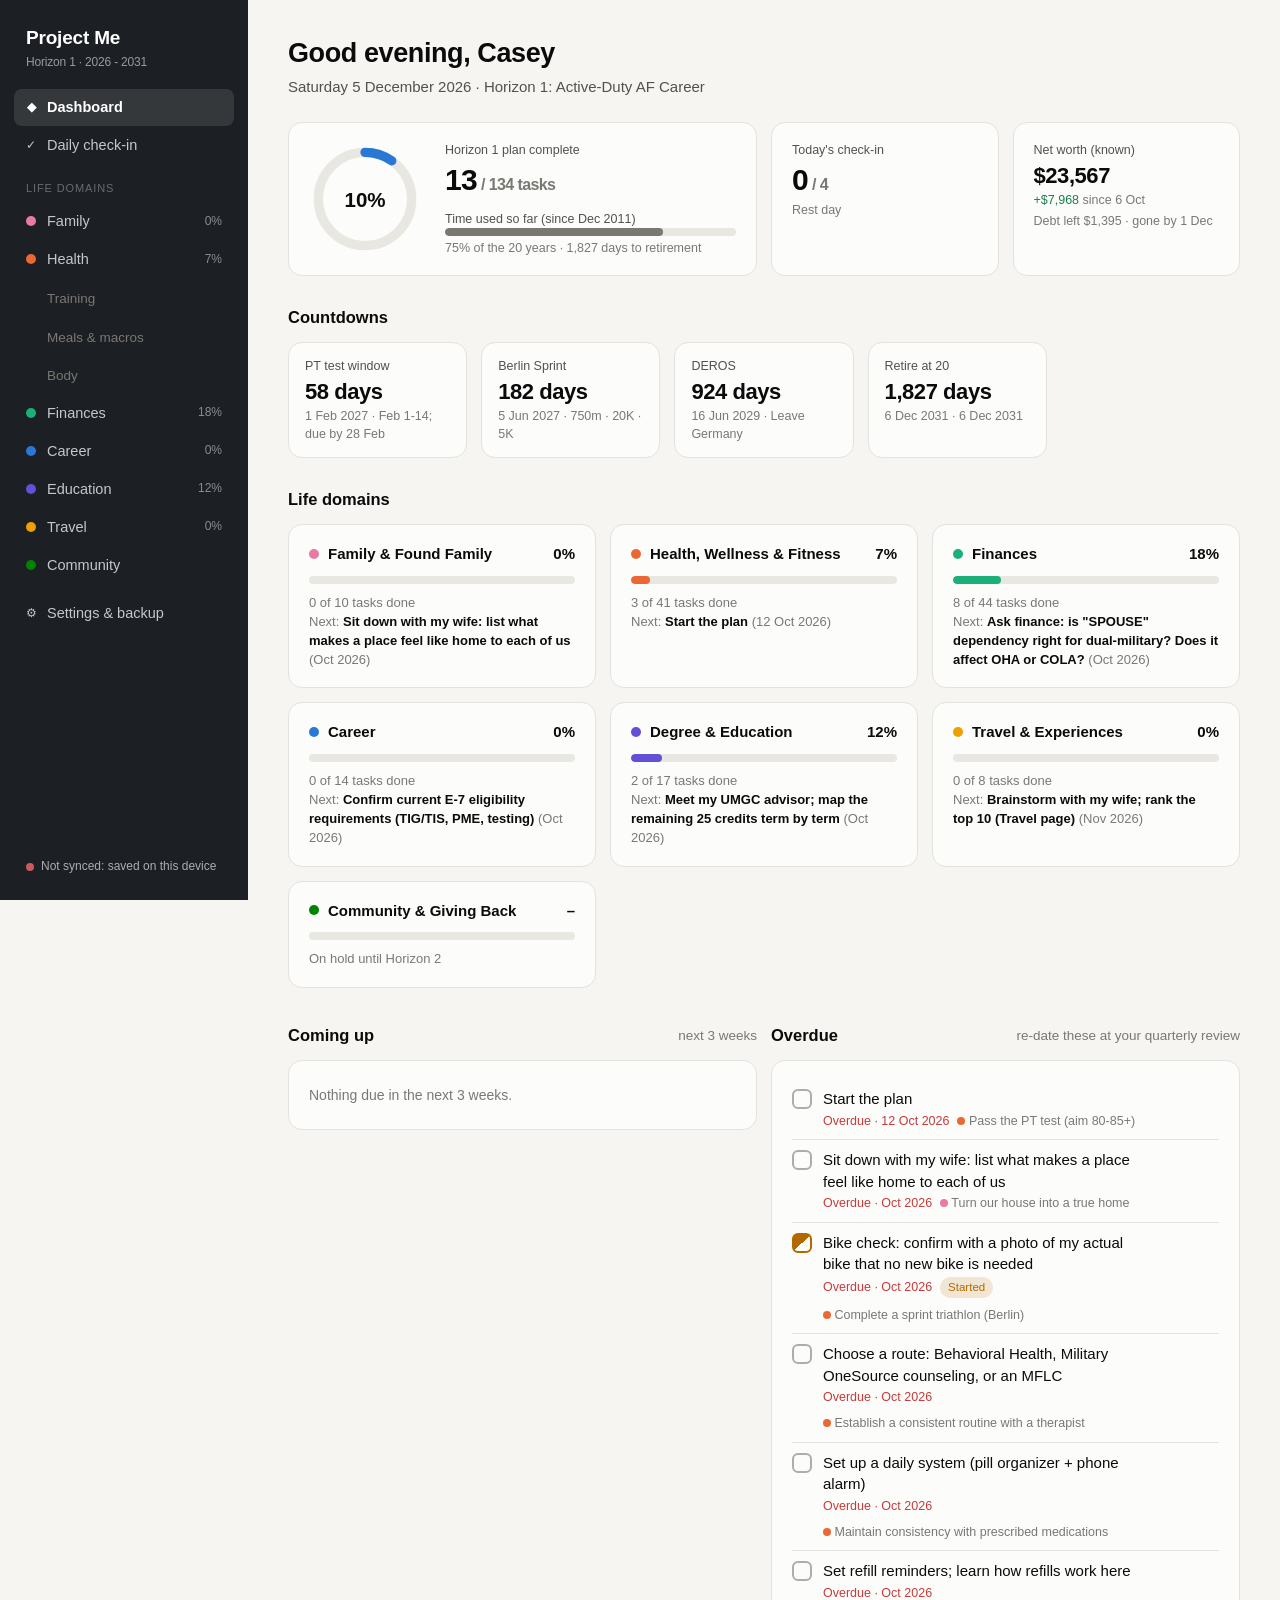
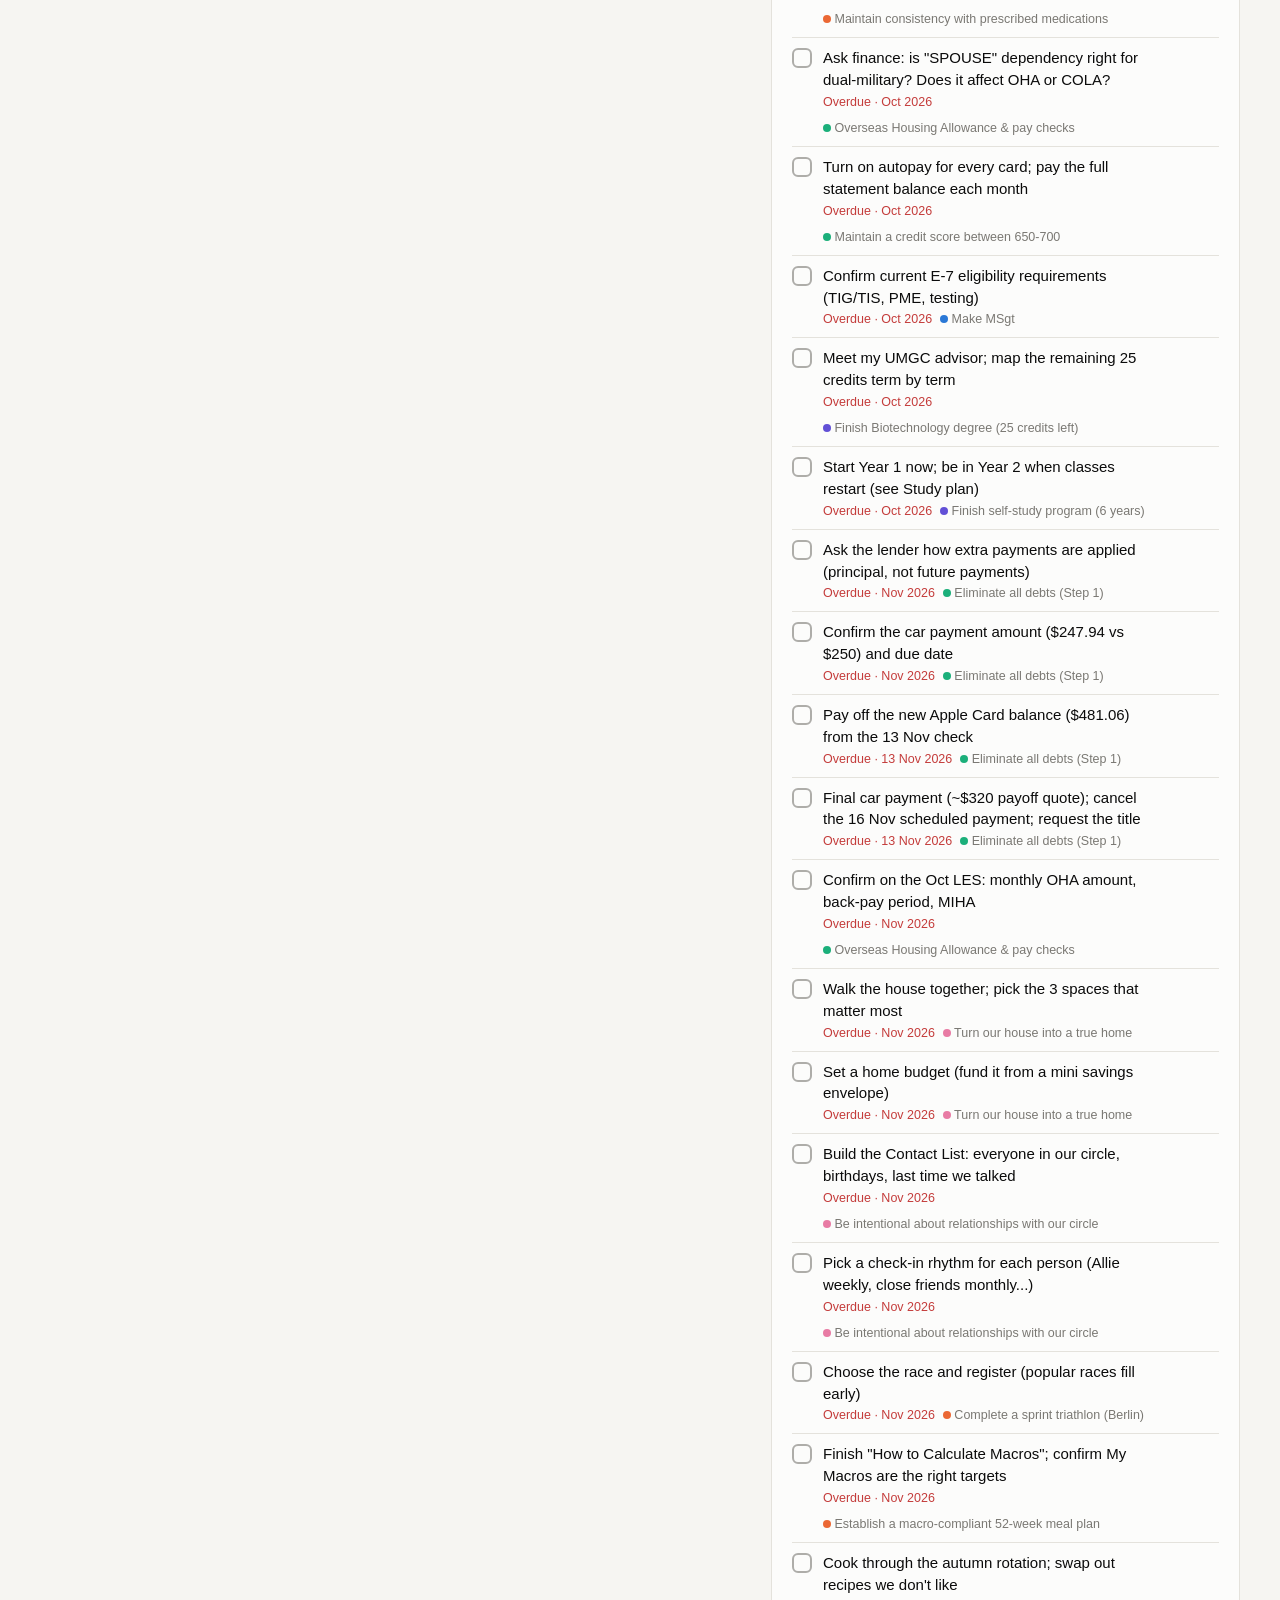
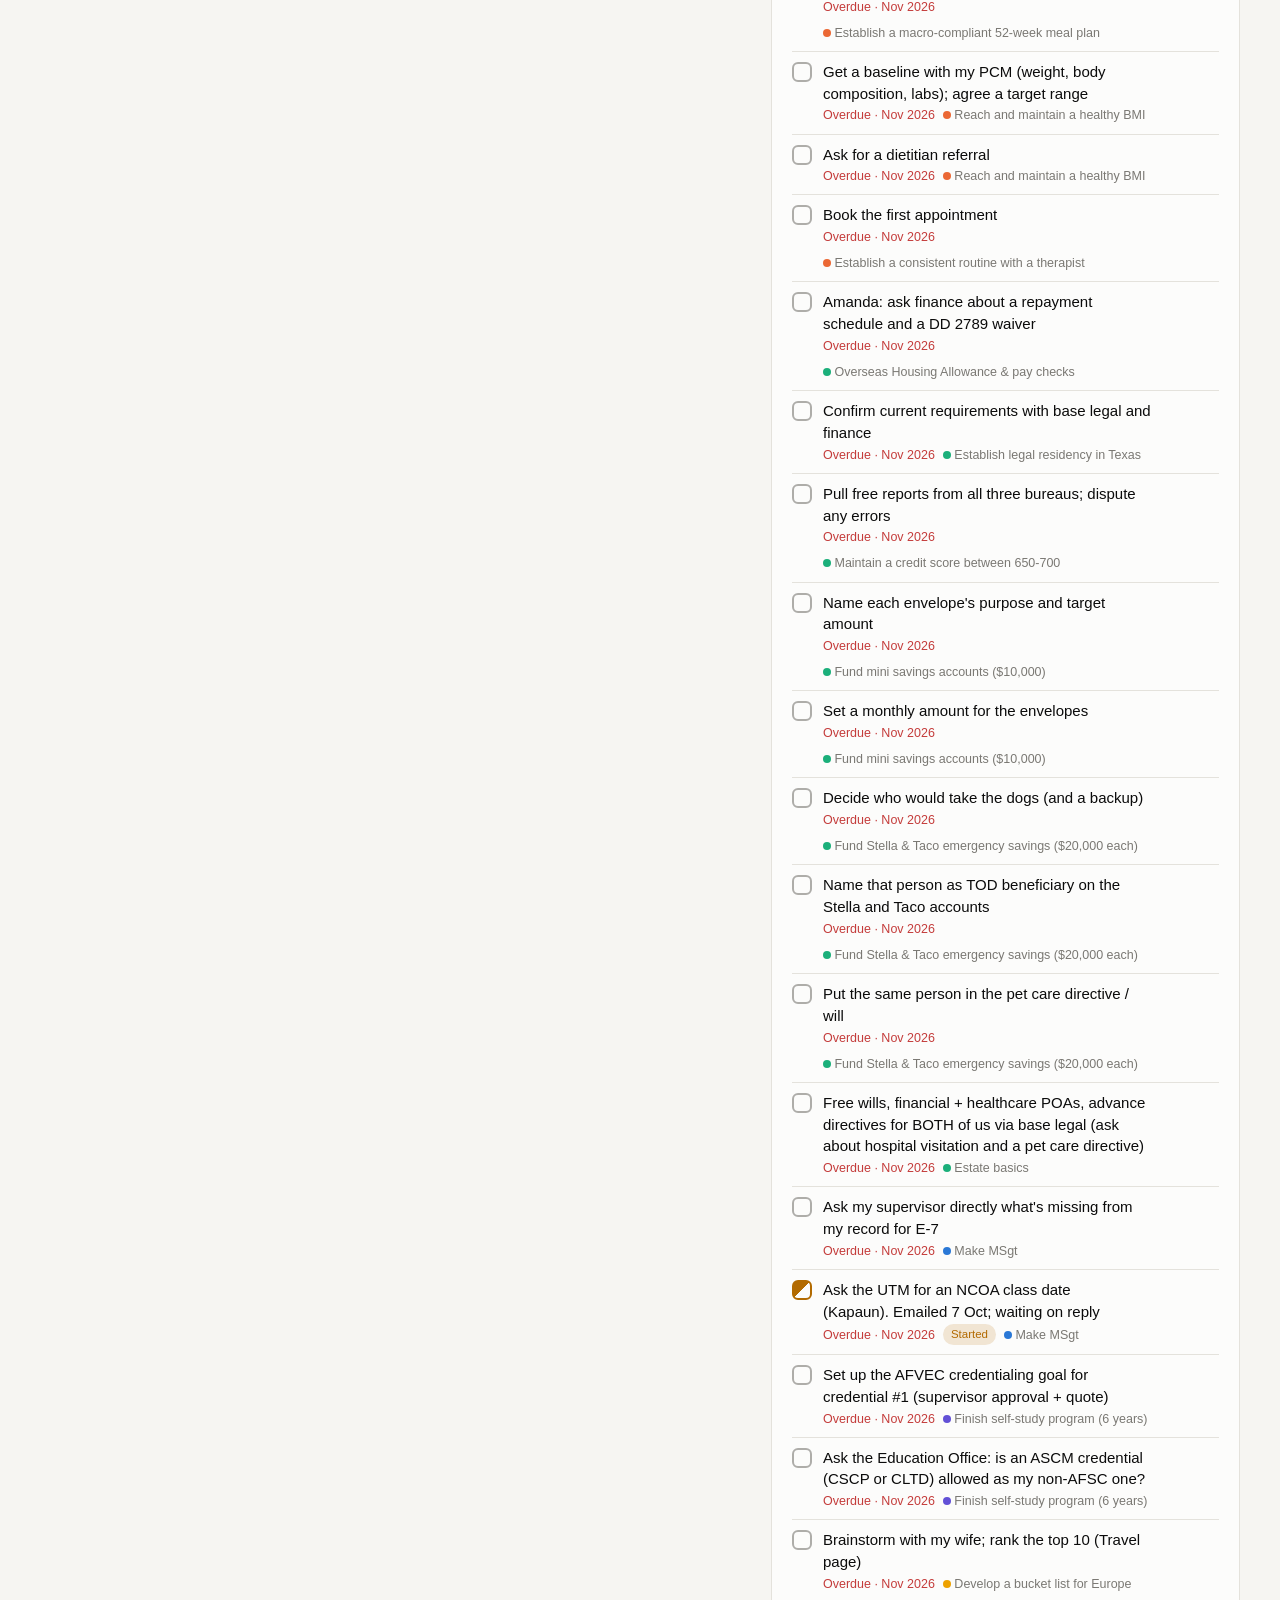
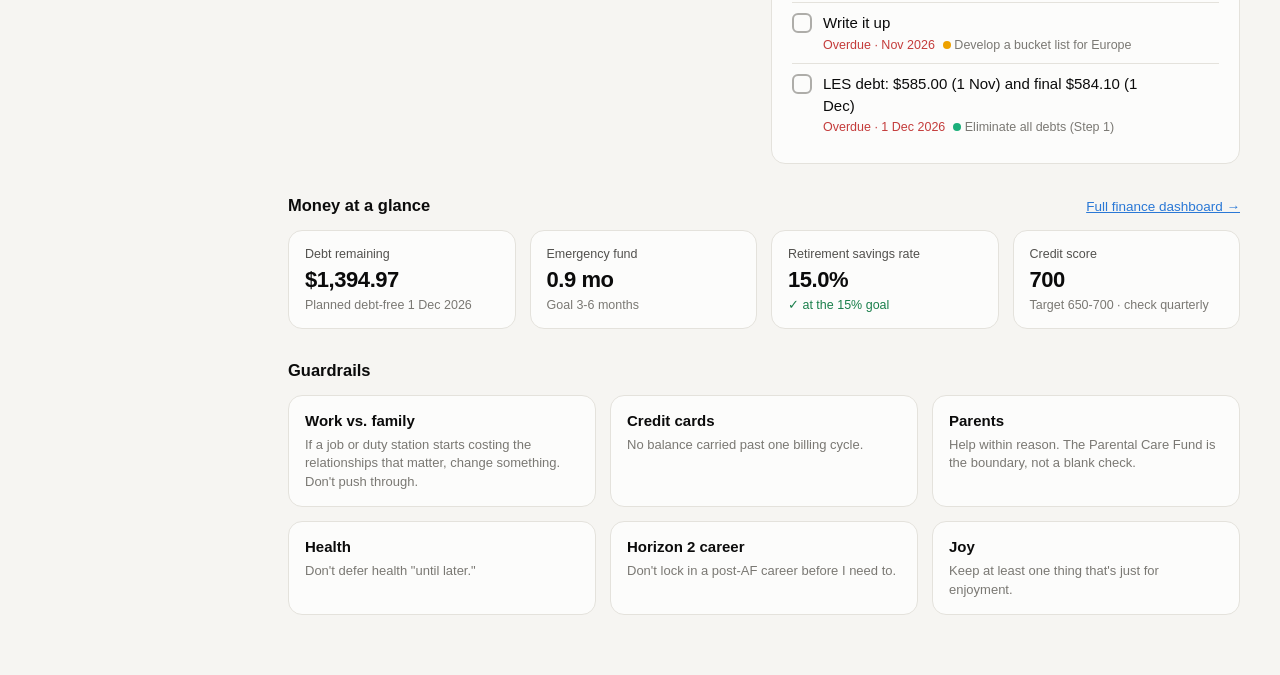
==== public/index.html @ 875c01c8 "Add Project Me site" ====
<!DOCTYPE html>
<html lang="en">
<head>
<meta charset="UTF-8">
<meta name="viewport" content="width=device-width, initial-scale=1.0">
<meta name="robots" content="noindex, nofollow">
<title>Project Me</title>
<link rel="icon" href="data:image/svg+xml,<svg xmlns='http://www.w3.org/2000/svg' viewBox='0 0 100 100'><circle cx='50' cy='50' r='42' fill='none' stroke='%232a78d6' stroke-width='14'/><circle cx='50' cy='50' r='12' fill='%231baf7a'/></svg>">
<link rel="stylesheet" href="styles.css">
</head>
<body>
<aside>
  <div class="brand">Project Me<small>Horizon 1 · 2026 - 2031</small></div>
  <nav id="nav"></nav>
  <div class="side-foot"><span id="sync" class="sync"></span></div>
</aside>
<main id="main"></main>
<div id="tip"></div>
<script src="data.js"></script>
<script src="app.js"></script>
</body>
</html>
---- public/styles.css ----
:root {
  color-scheme: light;
  --bg: #f6f5f2;
  --panel: #fcfcfb;
  --panel-2: #f1efea;
  --sidebar: #1c1f23;
  --sidebar-text: #c3c8cf;
  --text: #0b0b0b;
  --text-2: #52514e;
  --muted: #7a7873;
  --border: #e4e2dc;
  --track: #e9e7e1;
  --accent: #2a78d6;
  --good: #1a7f4b;
  --warn: #b26a00;
  --bad: #c43c3b;
  --radius: 14px;
  --shadow: 0 6px 22px rgba(0,0,0,.07);
}
@media (prefers-color-scheme: dark) {
  :root {
    color-scheme: dark;
    --bg: #131416;
    --panel: #1a1a19;
    --panel-2: #222321;
    --sidebar: #0d0e10;
    --text: #f0efec;
    --text-2: #c3c2b7;
    --muted: #94938b;
    --border: #2d2e2b;
    --track: #2d2e2b;
    --accent: #3987e5;
    --good: #3fbf7f;
    --warn: #e0a030;
    --bad: #e66767;
    --shadow: 0 6px 22px rgba(0,0,0,.35);
  }
}
* { box-sizing: border-box; margin: 0; padding: 0; }
html { -webkit-text-size-adjust: 100%; }
body {
  font-family: -apple-system, BlinkMacSystemFont, "Segoe UI", Inter, Roboto, sans-serif;
  background: var(--bg); color: var(--text);
  display: flex; min-height: 100vh; font-size: 15px; line-height: 1.45;
}
button, input, select, textarea { font: inherit; color: inherit; }
a { color: var(--accent); }

/* ---------- Sidebar ---------- */
aside {
  width: 248px; flex-shrink: 0; background: var(--sidebar); color: var(--sidebar-text);
  padding: 24px 14px; position: sticky; top: 0; height: 100vh; overflow-y: auto;
  display: flex; flex-direction: column;
}
.brand { font-size: 19px; font-weight: 750; color: #fff; padding: 0 12px 18px; letter-spacing: -.01em; }
.brand small { display: block; font-size: 12px; font-weight: 500; opacity: .55; margin-top: 2px; }
nav a {
  display: flex; align-items: center; gap: 11px; padding: 8px 12px; margin-bottom: 1px;
  border-radius: 8px; color: inherit; text-decoration: none; font-size: 14.5px;
}
nav a:hover { background: rgba(255,255,255,.06); }
nav a.active { background: rgba(255,255,255,.11); color: #fff; font-weight: 600; }
nav a.sub { padding-left: 33px; font-size: 13.5px; }
nav .pct { margin-left: auto; font-size: 12px; opacity: .65; font-variant-numeric: tabular-nums; }
.nav-label { font-size: 11px; text-transform: uppercase; letter-spacing: .08em; opacity: .45; padding: 16px 12px 6px; }
.dot { width: 10px; height: 10px; border-radius: 50%; flex-shrink: 0; display: inline-block; }
.icon { width: 10px; text-align: center; font-size: 12px; flex-shrink: 0; }
.side-foot { margin-top: auto; padding: 14px 12px 0; font-size: 12px; }
.sync { display: inline-flex; align-items: center; gap: 7px; opacity: .85; }
.sync .s-dot { width: 8px; height: 8px; border-radius: 50%; background: #888; }
.sync.synced .s-dot { background: #3fbf7f; }
.sync.saving .s-dot { background: #e0a030; }
.sync.offline .s-dot { background: #e66767; }

/* ---------- Main ---------- */
main { flex: 1; min-width: 0; padding: 34px 40px 60px; max-width: 1240px; }
h1 { font-size: 27px; letter-spacing: -.015em; margin-bottom: 3px; }
.subtitle { color: var(--text-2); margin-bottom: 24px; }
h2 { font-size: 16.5px; margin: 30px 0 12px; display: flex; align-items: center; gap: 10px; }
h2 .h-note { font-weight: 400; color: var(--muted); font-size: 13.5px; margin-left: auto; }
h3 { font-size: 15px; }

.grid { display: grid; gap: 14px; }
.g2 { grid-template-columns: repeat(2, minmax(0, 1fr)); }
.g3 { grid-template-columns: repeat(3, minmax(0, 1fr)); }
.g4 { grid-template-columns: repeat(4, minmax(0, 1fr)); }
.cards { grid-template-columns: repeat(auto-fill, minmax(270px, 1fr)); }
.span2 { grid-column: span 2; }

.box { background: var(--panel); border: 1px solid var(--border); border-radius: var(--radius); padding: 18px 20px; min-width: 0; }
.box.tight { padding: 14px 16px; }
a.box { color: inherit; text-decoration: none; transition: transform .15s, box-shadow .15s; display: block; }
a.box:hover { transform: translateY(-2px); box-shadow: var(--shadow); }
.box h3 { margin-bottom: 10px; }

.label { font-size: 12.5px; color: var(--text-2); }
.big { font-size: 30px; font-weight: 750; letter-spacing: -.02em; font-variant-numeric: tabular-nums; line-height: 1.15; margin-top: 4px; }
.big.md { font-size: 22px; }
.big .of { font-size: 16px; color: var(--muted); font-weight: 600; }
.sub { font-size: 12.5px; color: var(--muted); margin-top: 3px; }
.muted { color: var(--muted); }
.good { color: var(--good); } .warn { color: var(--warn); } .bad { color: var(--bad); }

.hero { display: flex; align-items: center; gap: 24px; }
.ring { flex-shrink: 0; }
.ring circle { fill: none; stroke-width: 10; }
.ring .bg { stroke: var(--track); }
.ring .fg { stroke-linecap: round; transform: rotate(-90deg); transform-origin: 50% 50%; }
.ring text { font-size: 22px; font-weight: 750; fill: var(--text); text-anchor: middle; dominant-baseline: central; }

.bar { height: 8px; background: var(--track); border-radius: 99px; overflow: hidden; position: relative; }
.bar > div { height: 100%; border-radius: 99px; }
.bar.thick { height: 12px; }
.bar .marker { position: absolute; top: -3px; bottom: -3px; width: 2px; background: var(--text); border-radius: 2px; }

.card-head { display: flex; align-items: center; gap: 9px; margin-bottom: 11px; }
.card-head h3 { margin: 0; }
.card-head .pct { margin-left: auto; font-weight: 700; font-variant-numeric: tabular-nums; }
.card-meta { margin-top: 10px; font-size: 13px; color: var(--muted); }
.card-meta b { color: var(--text); font-weight: 600; }

/* chips */
.chip { display: inline-flex; align-items: center; gap: 5px; font-size: 11.5px; padding: 2px 8px; border-radius: 99px; background: var(--panel-2); color: var(--text-2); white-space: nowrap; font-weight: 500; }
.chip.good { background: color-mix(in srgb, var(--good) 14%, transparent); color: var(--good); }
.chip.warn { background: color-mix(in srgb, var(--warn) 16%, transparent); color: var(--warn); }
.chip.bad { background: color-mix(in srgb, var(--bad) 14%, transparent); color: var(--bad); }

/* ---------- Tasks ---------- */
ul.tasks { list-style: none; }
ul.tasks li { display: flex; align-items: flex-start; gap: 11px; padding: 9px 0; border-top: 1px solid var(--border); }
ul.tasks li:first-child { border-top: 0; }
.chk {
  width: 20px; height: 20px; border-radius: 6px; border: 2px solid color-mix(in srgb, var(--muted) 60%, transparent);
  background: transparent; flex-shrink: 0; cursor: pointer; display: grid; place-items: center;
  font-size: 12px; color: #fff; margin-top: 1px; padding: 0;
}
.chk:hover { border-color: var(--accent); }
.chk.on { background: var(--good); border-color: var(--good); }
.chk.half { border-color: var(--warn); background: linear-gradient(135deg, var(--warn) 50%, transparent 50%); }
.chk.big-chk { width: 26px; height: 26px; border-radius: 8px; font-size: 15px; }
.tt { flex: 1; min-width: 0; }
.tt .meta { font-size: 12.5px; color: var(--muted); margin-top: 2px; display: flex; gap: 8px; flex-wrap: wrap; align-items: center; }
li.done .tt > .t-text { color: var(--muted); text-decoration: line-through; }
.mini {
  font-size: 12px; border: 1px solid var(--border); background: transparent; border-radius: 7px;
  padding: 2px 8px; cursor: pointer; color: var(--text-2); white-space: nowrap; opacity: 0; transition: opacity .15s;
}
li:hover .mini, .mini:focus, .mini.show { opacity: 1; }
.mini:hover { border-color: var(--accent); color: var(--accent); }
.ongoing-dot { width: 20px; height: 20px; display: grid; place-items: center; color: var(--muted); flex-shrink: 0; font-size: 14px; }

details.proj { border-top: 1px solid var(--border); }
details.proj:first-child { border-top: 0; }
details.proj > summary { list-style: none; cursor: pointer; padding: 13px 0; display: flex; align-items: center; gap: 12px; }
details.proj > summary::-webkit-details-marker { display: none; }
details.proj > summary .caret { transition: transform .15s; color: var(--muted); width: 12px; }
details.proj[open] > summary .caret { transform: rotate(90deg); }
details.proj > summary .ptitle { flex: 1; font-weight: 600; min-width: 0; }
details.proj > summary .pmeta { font-size: 12.5px; color: var(--muted); font-weight: 400; }
details.proj > summary .pbar { width: 110px; }
details.proj > summary .ppct { width: 42px; text-align: right; font-variant-numeric: tabular-nums; font-weight: 650; font-size: 13.5px; }
details.proj .proj-body { padding: 0 0 12px 24px; }

/* ---------- Check-in ---------- */
.checkin-row { display: flex; align-items: center; gap: 14px; padding: 13px 0; border-top: 1px solid var(--border); }
.checkin-row:first-child { border-top: 0; }
.checkin-row .ci-text { flex: 1; min-width: 0; }
.checkin-row .ci-text b { font-weight: 600; }
.checkin-row .streak { font-size: 12.5px; color: var(--muted); white-space: nowrap; }
.days14 { display: flex; gap: 3px; }
.days14 span { width: 11px; height: 11px; border-radius: 3px; background: var(--track); }
.days14 span.on { background: var(--good); }
.daynav { display: flex; align-items: center; gap: 8px; margin-bottom: 18px; flex-wrap: wrap; }
.btn {
  border: 1px solid var(--border); background: var(--panel); border-radius: 9px; padding: 7px 13px;
  cursor: pointer; font-size: 14px; color: var(--text);
}
.btn:hover { border-color: var(--accent); }
.btn.primary { background: var(--accent); border-color: var(--accent); color: #fff; }
.btn.danger { color: var(--bad); }
.btn.sm { padding: 4px 10px; font-size: 13px; }
textarea, input[type=text], input[type=number], input[type=date], input[type=month], select {
  border: 1px solid var(--border); background: var(--panel); border-radius: 8px; padding: 7px 10px; width: 100%;
}
textarea { min-height: 70px; resize: vertical; }
input:focus, textarea:focus, select:focus { outline: 2px solid color-mix(in srgb, var(--accent) 45%, transparent); outline-offset: 0; }
.form-grid { display: grid; grid-template-columns: repeat(auto-fill, minmax(150px, 1fr)); gap: 10px 14px; }
.form-grid label { font-size: 12.5px; color: var(--text-2); display: flex; flex-direction: column; gap: 4px; }
.row { display: flex; gap: 10px; align-items: center; flex-wrap: wrap; }

/* ---------- Programs ---------- */
.modules { display: flex; gap: 2px; margin: 12px 0 6px; }
.modules > div { height: 30px; border-radius: 6px; background: var(--track); position: relative; overflow: hidden; display: flex; align-items: center; padding: 0 8px; font-size: 11.5px; color: var(--text-2); white-space: nowrap; min-width: 0; }
.modules > div .fill { position: absolute; inset: 0 auto 0 0; background: color-mix(in srgb, var(--mc) 35%, transparent); }
.modules > div span { position: relative; overflow: hidden; text-overflow: ellipsis; }
.modules > div.now { outline: 2px solid var(--mc); }
details.week { border-top: 1px solid var(--border); }
details.week > summary { list-style: none; cursor: pointer; padding: 10px 0; display: flex; gap: 12px; align-items: center; }
details.week > summary::-webkit-details-marker { display: none; }
details.week > summary .wk { font-weight: 650; width: 54px; }
details.week > summary .wdates { color: var(--muted); font-size: 13px; width: 130px; }
details.week > summary .wmod { color: var(--text-2); font-size: 13px; flex: 1; }
.wdots { display: flex; gap: 4px; }
.wdots span { width: 10px; height: 10px; border-radius: 50%; background: var(--track); }
.wdots span.on { background: var(--good); }
.wdots span.today { outline: 2px solid var(--accent); outline-offset: 1px; }
.sessions { padding: 0 0 10px 0; }
.session { display: flex; gap: 11px; align-items: flex-start; padding: 6px 0; }
.session .sday { width: 84px; font-size: 13px; color: var(--muted); flex-shrink: 0; padding-top: 1px; }
.session.is-today .sday { color: var(--accent); font-weight: 650; }

/* ---------- Meals ---------- */
.weeks-grid { display: grid; grid-template-columns: repeat(auto-fill, minmax(118px, 1fr)); gap: 8px; }
.wcell { border: 1px solid var(--border); border-radius: 10px; padding: 8px 10px; background: var(--panel); display: flex; flex-direction: column; gap: 3px; position: relative; }
.wcell .wtop { display: flex; align-items: center; justify-content: space-between; }
.wcell .wnum { font-weight: 650; font-size: 13px; }
.wcell .wmenu { font-size: 12px; color: var(--text-2); }
.wcell .wdate { font-size: 11.5px; color: var(--muted); }
.wcell.now { outline: 2px solid var(--accent); }
.wcell.future { opacity: .65; }
.wcell .chk { width: 18px; height: 18px; }
.season { width: 8px; height: 8px; border-radius: 2px; display: inline-block; margin-right: 4px; }
table.t { width: 100%; border-collapse: collapse; font-size: 13.5px; }
table.t th { text-align: left; font-weight: 600; color: var(--text-2); font-size: 12.5px; padding: 6px 8px; border-bottom: 1px solid var(--border); }
table.t td { padding: 7px 8px; border-bottom: 1px solid var(--border); font-variant-numeric: tabular-nums; }
table.t td.num, table.t th.num { text-align: right; }
.scroll-x { overflow-x: auto; }

/* ---------- Finance ---------- */
.steps { list-style: none; counter-reset: s; }
.steps li { display: flex; gap: 12px; padding: 9px 0; border-top: 1px solid var(--border); align-items: flex-start; }
.steps li:first-child { border-top: 0; }
.steps .num { width: 26px; height: 26px; border-radius: 50%; display: grid; place-items: center; font-weight: 700; font-size: 13px; background: var(--track); color: var(--text-2); flex-shrink: 0; }
.steps li.done .num { background: var(--good); color: #fff; }
.steps li.now .num { background: var(--accent); color: #fff; }
.steps .st { flex: 1; }
.steps .st b { font-weight: 600; }
.legend { display: flex; flex-wrap: wrap; gap: 6px 16px; font-size: 12.5px; color: var(--text-2); margin-top: 10px; }
.legend span { display: inline-flex; align-items: center; gap: 6px; }
.stack { display: flex; height: 26px; border-radius: 6px; overflow: hidden; gap: 2px; background: var(--panel); }
.stack > div { height: 100%; min-width: 3px; }
.stack > div:first-child { border-radius: 4px 0 0 4px; }
.stack > div:last-child { border-radius: 0 4px 4px 0; }
.fund { padding: 10px 0; border-top: 1px solid var(--border); }
.fund:first-child { border-top: 0; }
.fund .frow { display: flex; justify-content: space-between; gap: 10px; font-size: 14px; margin-bottom: 6px; }
.fund .frow span:last-child { color: var(--muted); font-variant-numeric: tabular-nums; white-space: nowrap; font-size: 13px; }

svg.chart { width: 100%; height: auto; display: block; overflow: visible; }
svg.chart .grid-l { stroke: var(--border); stroke-width: 1; }
svg.chart .axis-t { fill: var(--muted); font-size: 11px; }
svg.chart .ln { fill: none; stroke-width: 2; stroke-linejoin: round; stroke-linecap: round; }
svg.chart .pt { stroke: var(--panel); stroke-width: 2; }
svg.chart .hit { fill: transparent; cursor: default; }
#tip {
  position: fixed; pointer-events: none; z-index: 50; background: var(--text); color: var(--panel);
  font-size: 12.5px; padding: 6px 9px; border-radius: 7px; max-width: 260px; display: none; box-shadow: var(--shadow);
  line-height: 1.35;
}

/* timeline */
.timeline { list-style: none; position: relative; }
.timeline li { display: flex; gap: 14px; padding: 10px 0; align-items: flex-start; }
.timeline .tl-dot { width: 14px; height: 14px; border-radius: 50%; border: 3px solid var(--mc, var(--accent)); background: var(--panel); margin-top: 3px; flex-shrink: 0; }
.timeline li.done .tl-dot { background: var(--mc, var(--good)); }
.timeline .tl-when { width: 108px; flex-shrink: 0; font-size: 13px; color: var(--text-2); font-variant-numeric: tabular-nums; }
.timeline .tl-body { flex: 1; min-width: 0; }

.empty { color: var(--muted); font-size: 14px; padding: 6px 0; }
.note { background: var(--panel-2); border-radius: 10px; padding: 10px 14px; font-size: 13.5px; color: var(--text-2); }
.list-edit li { display: flex; align-items: center; gap: 10px; padding: 7px 0; border-top: 1px solid var(--border); list-style: none; }
.list-edit li:first-child { border-top: 0; }
.list-edit li .grow { flex: 1; }
.x-btn { border: 0; background: transparent; color: var(--muted); cursor: pointer; font-size: 16px; padding: 0 4px; }
.x-btn:hover { color: var(--bad); }

@media (max-width: 1000px) {
  .g4 { grid-template-columns: repeat(2, minmax(0, 1fr)); }
  .g3 { grid-template-columns: repeat(2, minmax(0, 1fr)); }
}
@media (max-width: 760px) {
  body { flex-direction: column; }
  aside { width: 100%; height: auto; position: sticky; top: 0; z-index: 10; padding: 10px 10px 8px; }
  .brand { padding: 2px 6px 8px; font-size: 16px; }
  .brand small, .nav-label, nav .pct, .side-foot .sync-txt { display: none; }
  nav { display: flex; overflow-x: auto; gap: 2px; scrollbar-width: none; }
  nav a, nav a.sub { white-space: nowrap; padding: 7px 10px; font-size: 13.5px; }
  .side-foot { position: absolute; top: 12px; right: 14px; padding: 0; margin: 0; }
  main { padding: 20px 14px 50px; }
  .g2, .g3, .g4 { grid-template-columns: minmax(0, 1fr); }
  .span2 { grid-column: auto; }
  .hero { flex-direction: row; gap: 16px; }
  details.proj > summary .pbar { display: none; }
  .mini { opacity: 1; }
  .timeline .tl-when { width: 84px; }
  details.week > summary .wdates { display: none; }
}
@media print { aside { display: none; } main { padding: 0; } }
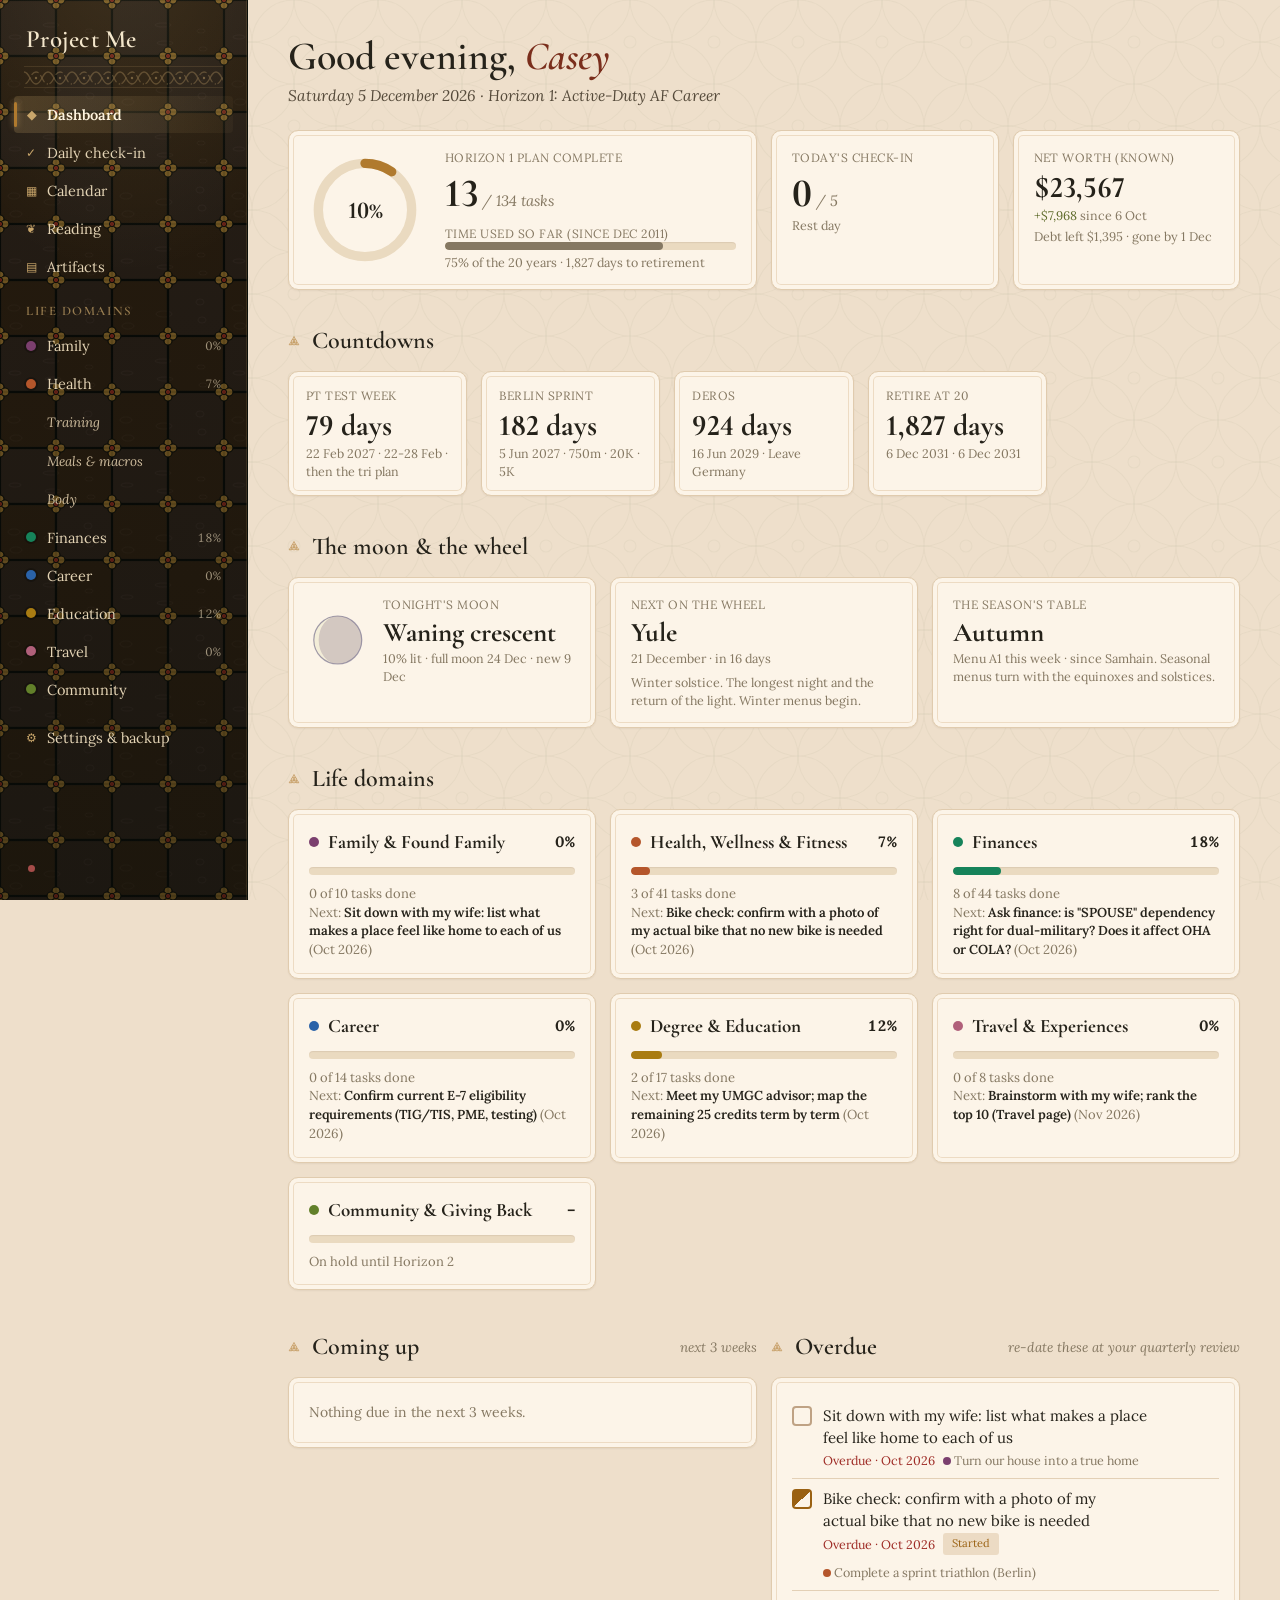
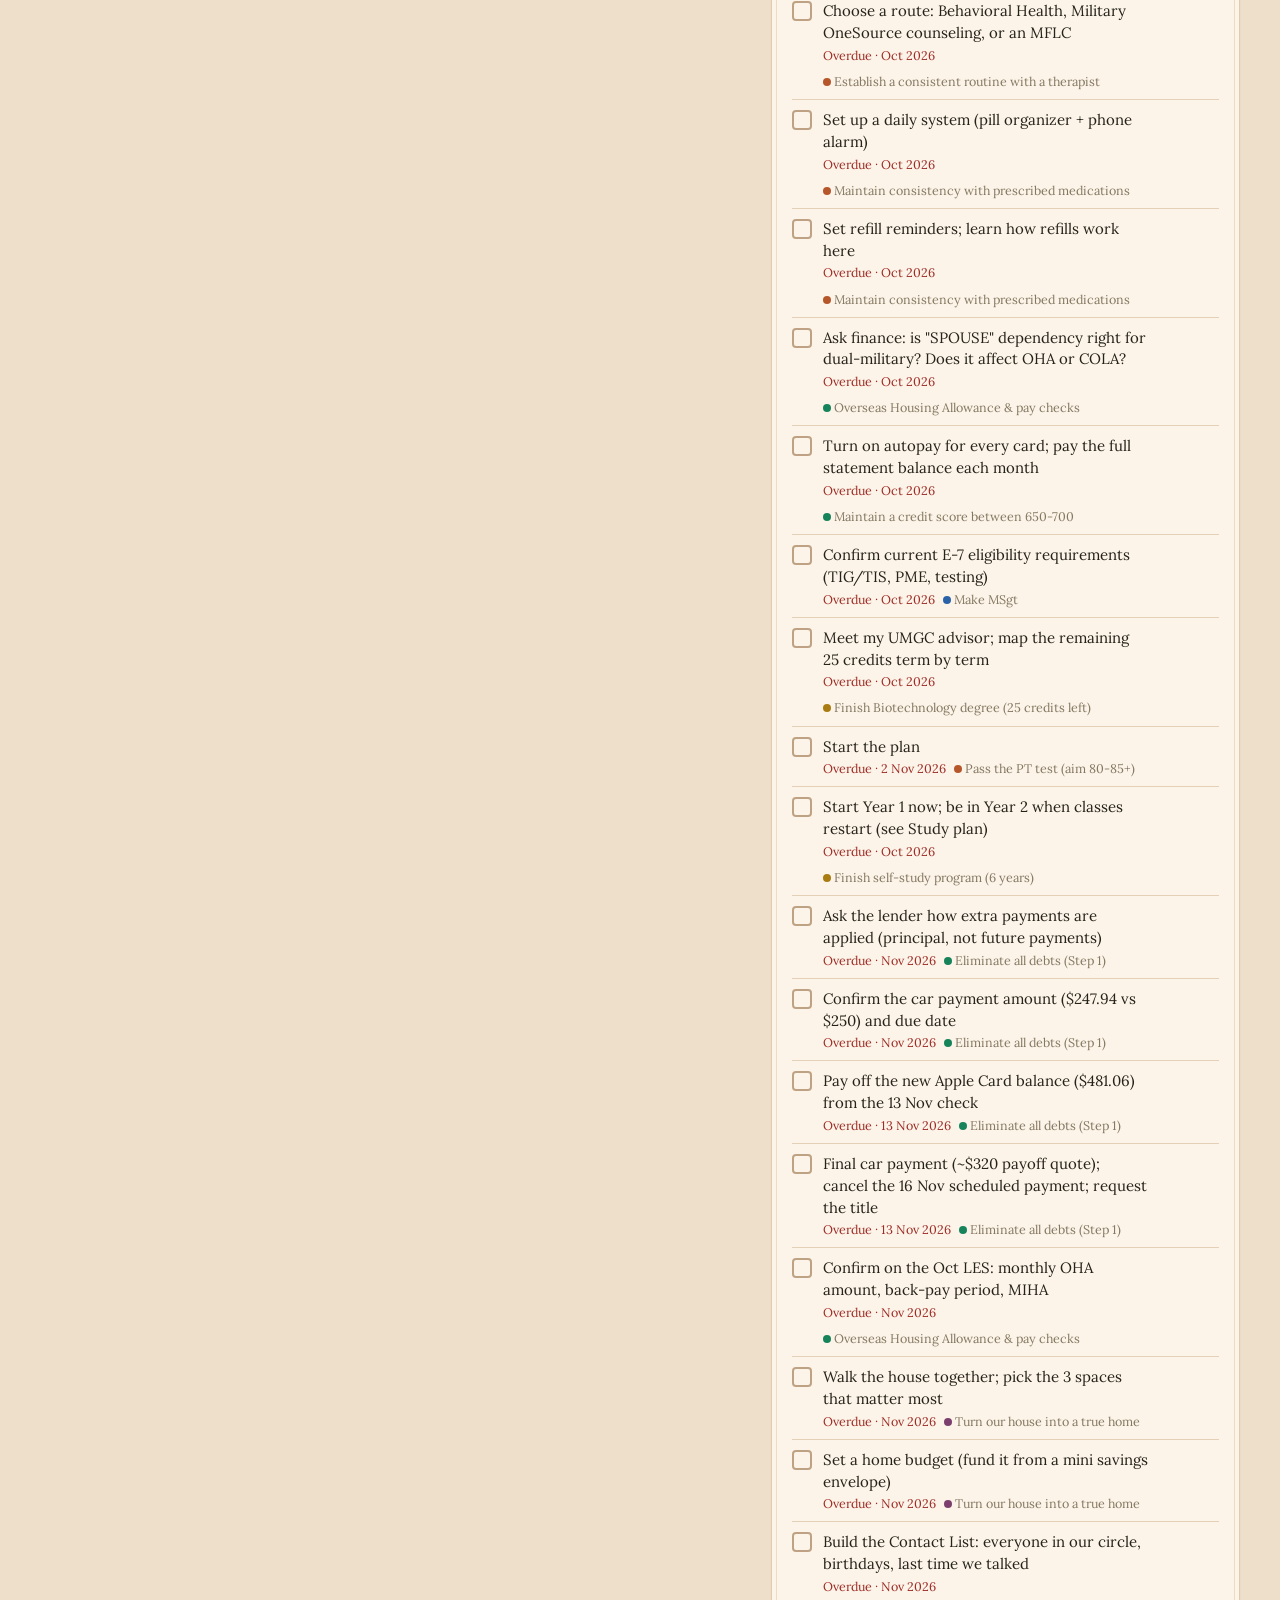
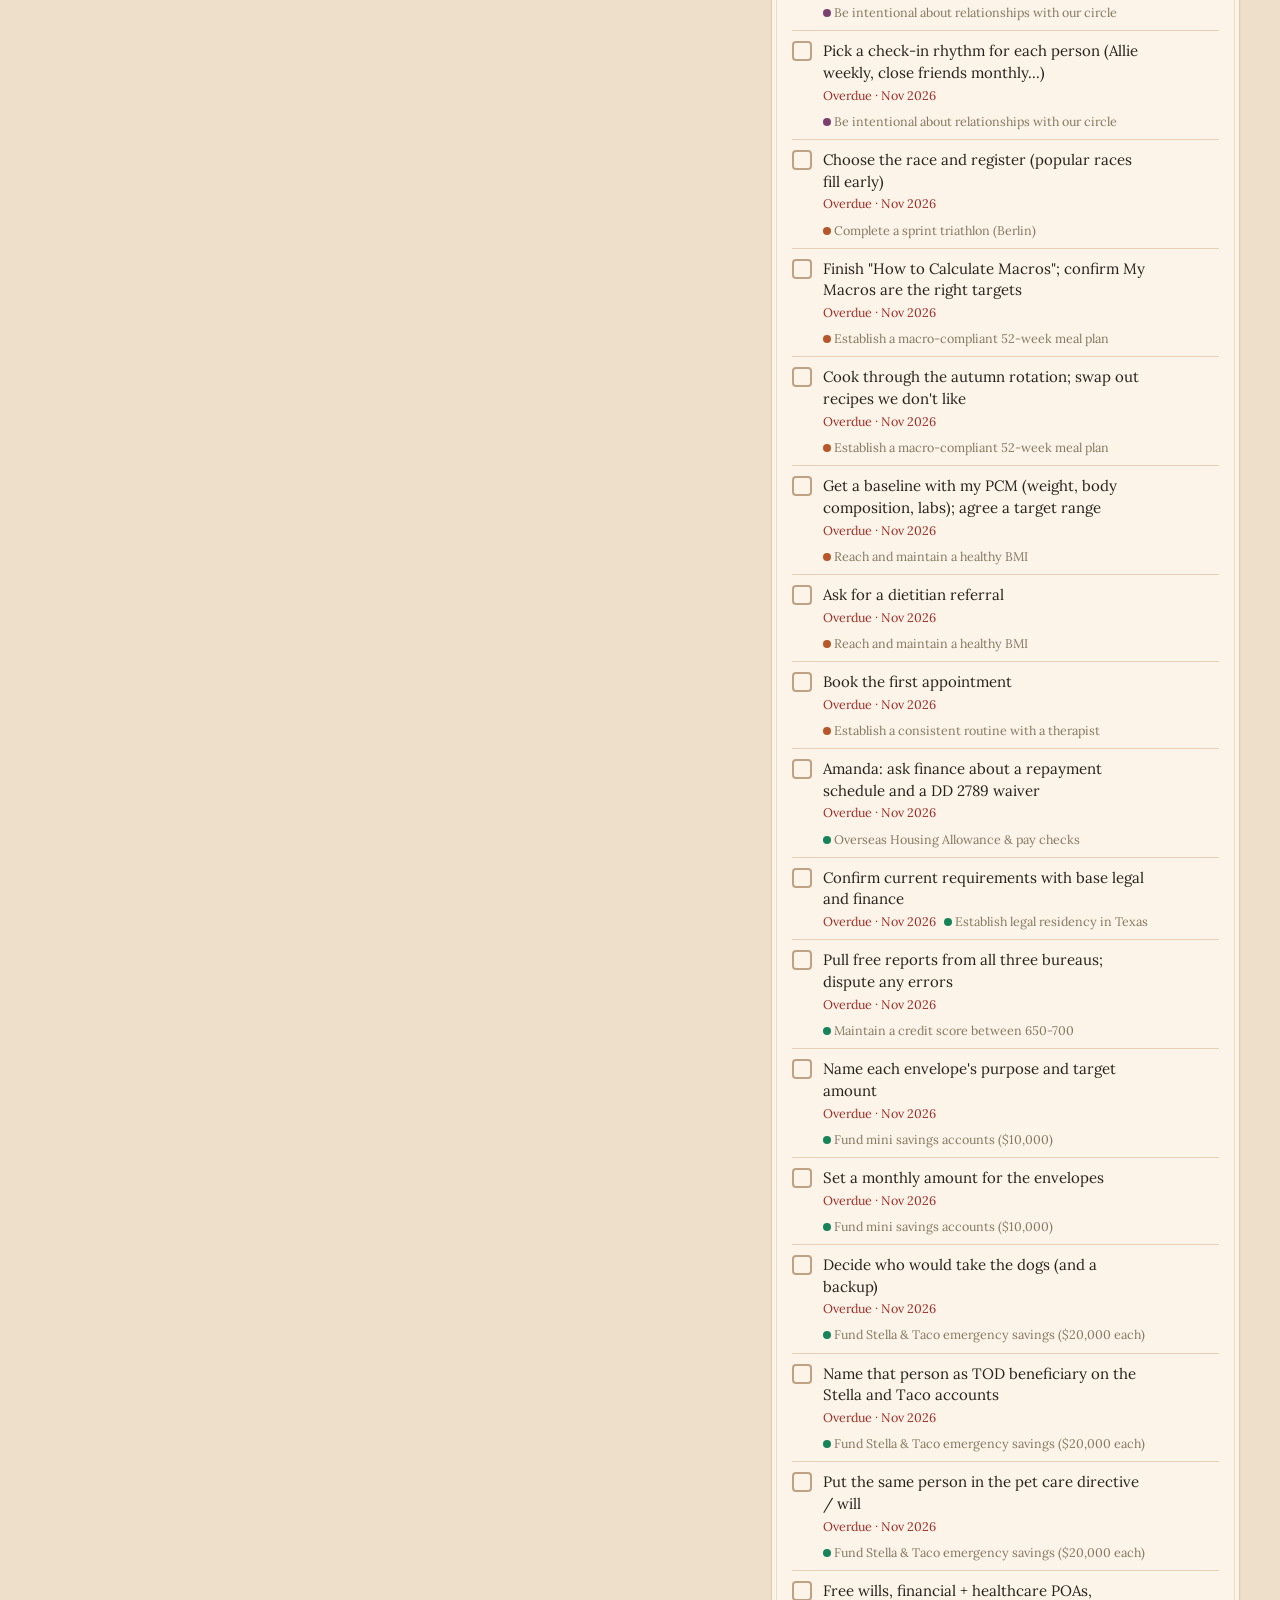
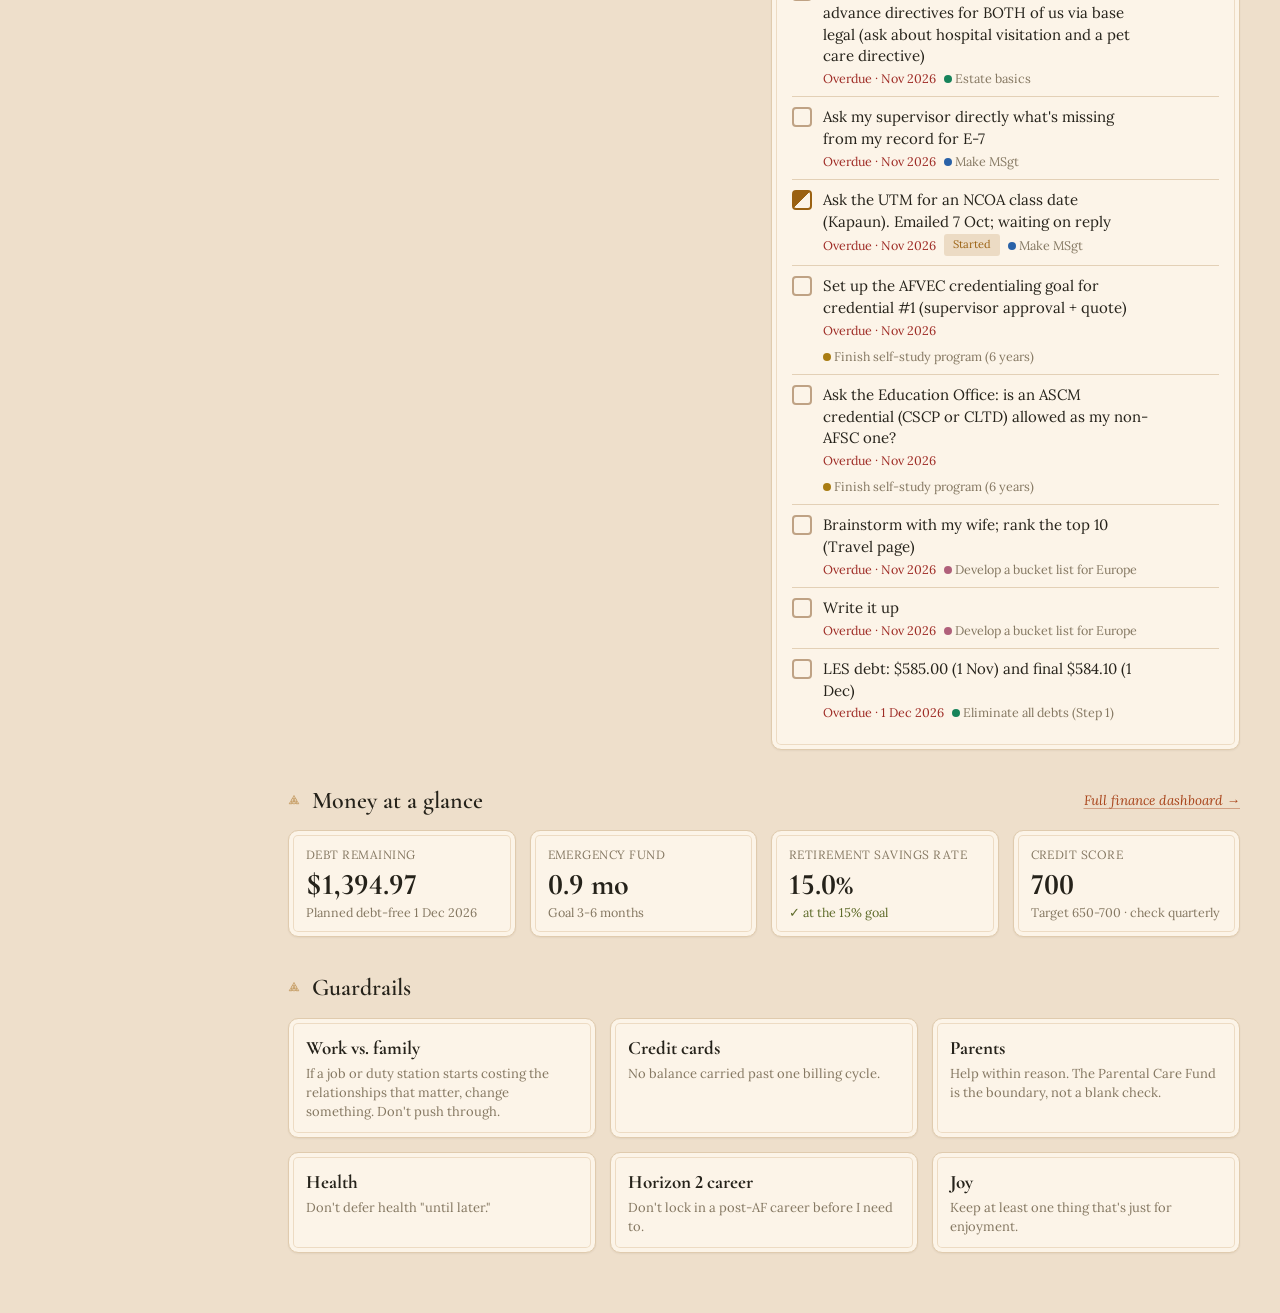
==== commit 8a5bcbd3: "Add files via upload" ====
--- a/public/index.html
+++ b/public/index.html
@@ -4,19 +4,27 @@
 <meta charset="UTF-8">
 <meta name="viewport" content="width=device-width, initial-scale=1.0">
 <meta name="robots" content="noindex, nofollow">
+<meta name="theme-color" content="#2E3B2A">
 <title>Project Me</title>
 <link rel="icon" href="data:image/svg+xml,<svg xmlns='http://www.w3.org/2000/svg' viewBox='0 0 100 100'><circle cx='50' cy='50' r='42' fill='none' stroke='%232a78d6' stroke-width='14'/><circle cx='50' cy='50' r='12' fill='%231baf7a'/></svg>">
+<link rel="preload" href="fonts/cormorant-garamond-latin-600-normal.woff2" as="font" type="font/woff2" crossorigin>
+<link rel="preload" href="fonts/lora-latin-400-normal.woff2" as="font" type="font/woff2" crossorigin>
 <link rel="stylesheet" href="styles.css">
+<link rel="stylesheet" href="theme.css">
 </head>
 <body>
 <aside>
-  <div class="brand">Project Me<small>Horizon 1 · 2026 - 2031</small></div>
+  <div class="brand">Project Me</div>
+  <div class="tile-strip"></div>
   <nav id="nav"></nav>
   <div class="side-foot"><span id="sync" class="sync"></span></div>
 </aside>
 <main id="main"></main>
 <div id="tip"></div>
 <script src="data.js"></script>
+<script src="artifacts.js"></script>
+<script src="calendar.js"></script>
+<script src="books.js"></script>
 <script src="app.js"></script>
 </body>
 </html>
--- a/public/styles.css
+++ b/public/styles.css
@@ -176,6 +176,9 @@
   cursor: pointer; font-size: 14px; color: var(--text);
 }
 .btn:hover { border-color: var(--accent); }
+a.btn { text-decoration: none; display: inline-block; }
+.art-card .chip { flex-shrink: 0; }
+.art-card .row { flex-wrap: nowrap; align-items: flex-start; }
 .btn.primary { background: var(--accent); border-color: var(--accent); color: #fff; }
 .btn.danger { color: var(--bad); }
 .btn.sm { padding: 4px 10px; font-size: 13px; }
@@ -294,5 +297,214 @@
   .mini { opacity: 1; }
   .timeline .tl-when { width: 84px; }
   details.week > summary .wdates { display: none; }
-}
-@media print { aside { display: none; } main { padding: 0; } }
+  .doc { padding: 16px 14px; }
+}
+/* artifacts */
+.art-card.todo { opacity: .7; border-style: dashed; }
+.doc { padding: 26px 30px; max-width: 980px; }
+.doc h3 { font-size: 17px; margin: 26px 0 10px; }
+.doc h3:first-child { margin-top: 0; }
+.doc h4 { font-size: 14.5px; margin: 18px 0 8px; color: var(--text-2); }
+.doc p { margin: 8px 0; max-width: 75ch; }
+.doc ul, .doc ol { margin: 8px 0 8px 22px; }
+.doc li { margin: 4px 0; }
+.doc li.cb { list-style: none; margin-left: -18px; }
+.doc .note { margin: 12px 0; }
+.doc table.t { margin: 6px 0 4px; }
+.doc table.t td { vertical-align: top; }
+table.t tr.now-row td { background: color-mix(in srgb, var(--accent) 10%, transparent); }
+table.wbw td { min-width: 120px; font-size: 13px; }
+.menu-grid { display: grid; grid-template-columns: repeat(auto-fill, minmax(280px, 1fr)); gap: 10px; }
+.menu-card { border: 1px solid var(--border); border-radius: 10px; padding: 10px 12px; }
+.menu-line { display: grid; grid-template-columns: 18px 1fr 36px; gap: 6px; font-size: 13px; padding: 3px 0; }
+.menu-line .num { text-align: right; }
+@media print {
+  aside, .no-print, #tip { display: none !important; }
+  body { background: #fff; color: #000; display: block; }
+  main { padding: 0; max-width: none; }
+  .box { border: 0; padding: 0; }
+  .doc { max-width: none; }
+  table.t td, table.t th { border-color: #ccc; }
+  h3, h4 { break-after: avoid; }
+  tr, .menu-card { break-inside: avoid; }
+}
+
+/* ---------- calendar ---------- */
+.cal-wrap { display: grid; grid-template-columns: 216px minmax(0, 1fr); gap: 22px; align-items: start; }
+.cal-side { position: sticky; top: 20px; }
+.cal-side .create { width: 100%; padding: 11px; font-weight: 600; border-radius: 12px; }
+.minical { margin-top: 16px; }
+.mini-head { display: flex; justify-content: space-between; align-items: center; font-size: 13.5px; margin-bottom: 6px; }
+.mini-grid { display: grid; grid-template-columns: repeat(7, 1fr); gap: 1px; text-align: center; }
+.mini-grid .mh { font-size: 10.5px; color: var(--muted); padding: 2px 0; }
+.mini-grid button { border: 0; background: transparent; font-size: 12px; aspect-ratio: 1; border-radius: 50%; cursor: pointer; color: var(--text); padding: 0; }
+.mini-grid button:hover { background: var(--panel-2); }
+.mini-grid button.out { color: var(--muted); opacity: .6; }
+.mini-grid button.today { background: var(--accent); color: #fff; font-weight: 700; }
+.mini-grid button.sel:not(.today) { background: color-mix(in srgb, var(--accent) 20%, transparent); font-weight: 650; }
+.cal-tog { display: flex; align-items: center; gap: 9px; font-size: 13.5px; padding: 4px 0; cursor: pointer; }
+.cal-tog input { width: 16px; height: 16px; margin: 0; }
+.cal-bar { display: flex; align-items: center; gap: 8px; margin-bottom: 14px; flex-wrap: wrap; }
+.cal-bar h2 { font-size: 20px; margin: 0 0 0 6px !important; }
+.x-btn.big { font-size: 22px; width: 32px; height: 32px; border-radius: 50%; color: var(--text-2); }
+.x-btn.big:hover { background: var(--panel-2); color: var(--text); }
+.seg { margin-left: auto; display: inline-flex; border: 1px solid var(--border); border-radius: 9px; overflow: hidden; background: var(--panel); }
+.seg button { border: 0; background: transparent; padding: 6px 13px; cursor: pointer; font-size: 13.5px; color: var(--text-2); }
+.seg button + button { border-left: 1px solid var(--border); }
+.seg button.on { background: color-mix(in srgb, var(--accent) 16%, transparent); color: var(--text); font-weight: 600; }
+
+/* events */
+.ev { display: block; width: 100%; text-align: left; border: 0; cursor: pointer; font-size: 12px; line-height: 1.3; padding: 2px 6px; margin: 1px 0;
+  border-radius: 5px; background: color-mix(in srgb, var(--ec) 18%, var(--panel)); border-left: 3px solid var(--ec); color: var(--text);
+  white-space: nowrap; overflow: hidden; text-overflow: ellipsis; }
+.ev:hover { background: color-mix(in srgb, var(--ec) 30%, var(--panel)); }
+.ev.span { background: var(--ec); color: #fff; border-left-color: transparent; }
+.ev.timed { background: transparent; border-left: 0; display: flex; align-items: center; gap: 5px; padding-left: 4px; }
+.ev.timed:hover { background: var(--panel-2); }
+.ev .evt { color: var(--text-2); font-variant-numeric: tabular-nums; }
+.ev .evn { overflow: hidden; text-overflow: ellipsis; }
+.ev.done .evn, .tg-ev.done b, .ag-ev.done .ag-title { text-decoration: line-through; opacity: .65; }
+
+/* month */
+.mgrid { display: grid; grid-template-columns: repeat(7, minmax(0, 1fr)); border-left: 1px solid var(--border); border-top: 1px solid var(--border); background: var(--panel); border-radius: 12px; overflow: hidden; }
+.mhd { font-size: 11.5px; text-transform: uppercase; letter-spacing: .05em; color: var(--muted); text-align: center; padding: 7px 0; border-right: 1px solid var(--border); border-bottom: 1px solid var(--border); }
+.mcell { min-height: 118px; border-right: 1px solid var(--border); border-bottom: 1px solid var(--border); padding: 4px 4px 6px; cursor: pointer; min-width: 0; }
+.mcell:hover { background: color-mix(in srgb, var(--panel-2) 60%, transparent); }
+.mcell.out { background: color-mix(in srgb, var(--panel-2) 45%, transparent); }
+.mcell.out .mnum { color: var(--muted); }
+.mnum { border: 0; background: transparent; font-size: 12.5px; font-weight: 600; cursor: pointer; display: block; margin: 0 auto 3px; min-width: 26px; height: 26px; border-radius: 13px; padding: 0 6px; color: var(--text); }
+.mnum:hover { background: var(--panel-2); }
+.mcell.is-today .mnum { background: var(--accent); color: #fff; }
+.more { border: 0; background: transparent; font-size: 12px; font-weight: 600; color: var(--text-2); cursor: pointer; padding: 2px 6px; }
+.more:hover { text-decoration: underline; }
+
+/* week / day */
+.tg-head, .tg-allday, .tg { display: grid; }
+.tg-head { background: var(--panel); border: 1px solid var(--border); border-bottom: 0; border-radius: 12px 12px 0 0; }
+.tg-day { border: 0; background: transparent; cursor: pointer; padding: 8px 0 6px; display: flex; flex-direction: column; align-items: center; gap: 2px; color: var(--text-2); }
+.tg-day span { font-size: 11.5px; text-transform: uppercase; letter-spacing: .05em; }
+.tg-day b { font-size: 22px; font-weight: 500; width: 40px; height: 40px; line-height: 40px; border-radius: 50%; color: var(--text); }
+.tg-day.is-today span { color: var(--accent); font-weight: 650; }
+.tg-day.is-today b { background: var(--accent); color: #fff; }
+.tg-day:hover b { background: var(--panel-2); }
+.tg-day.is-today:hover b { background: var(--accent); }
+.tg-allday { background: var(--panel); border: 1px solid var(--border); border-top: 1px solid var(--border); }
+.tg-lbl { font-size: 10.5px; color: var(--muted); text-align: right; padding: 6px 6px 0 0; }
+.tg-adcell { border-left: 1px solid var(--border); padding: 3px; min-height: 30px; cursor: pointer; min-width: 0; max-height: 150px; overflow-y: auto; }
+.tg-scroll { height: 620px; overflow-y: auto; background: var(--panel); border: 1px solid var(--border); border-top: 0; border-radius: 0 0 12px 12px; }
+.tg-times { position: relative; }
+.tg-hour-lbl { height: 48px; font-size: 10.5px; color: var(--muted); text-align: right; padding-right: 6px; transform: translateY(-7px); }
+.tg-col { position: relative; border-left: 1px solid var(--border); min-width: 0; }
+.tg-col.is-today { background: color-mix(in srgb, var(--accent) 4%, transparent); }
+.tg-slot { height: 48px; border-top: 1px solid var(--border); cursor: pointer; }
+.tg-slot:hover { background: color-mix(in srgb, var(--accent) 7%, transparent); }
+.tg-ev { position: absolute; border: 0; border-radius: 6px; padding: 3px 6px; text-align: left; overflow: hidden; cursor: pointer; display: flex; flex-direction: column;
+  background: var(--ec); color: #fff; font-size: 12px; line-height: 1.25; box-shadow: 0 0 0 1px var(--panel); }
+.tg-ev span { opacity: .9; font-size: 11px; }
+.now-line { position: absolute; left: -1px; right: 0; height: 2px; background: #e34948; z-index: 2; pointer-events: none; }
+.now-line::before { content: ""; position: absolute; left: -5px; top: -4px; width: 10px; height: 10px; border-radius: 50%; background: #e34948; }
+
+/* schedule */
+.agenda { background: var(--panel); border: 1px solid var(--border); border-radius: 12px; padding: 6px 0; }
+.ag-day { display: flex; gap: 14px; padding: 8px 16px; border-top: 1px solid var(--border); }
+.ag-day:first-child { border-top: 0; }
+.ag-date { border: 0; background: transparent; cursor: pointer; width: 112px; flex-shrink: 0; display: flex; align-items: center; gap: 8px; text-align: left; color: var(--text-2); padding: 4px 0; align-self: flex-start; }
+.ag-date b { font-size: 22px; font-weight: 500; color: var(--text); width: 36px; height: 36px; line-height: 36px; border-radius: 50%; text-align: center; }
+.ag-date span { font-size: 12px; text-transform: uppercase; letter-spacing: .03em; }
+.ag-day.is-today .ag-date b { background: var(--accent); color: #fff; }
+.ag-list { flex: 1; min-width: 0; }
+.ag-ev { display: flex; align-items: center; gap: 12px; width: 100%; border: 0; background: transparent; text-align: left; padding: 7px 8px; border-radius: 8px; cursor: pointer; font-size: 14px; color: var(--text); }
+.ag-ev:hover { background: var(--panel-2); }
+.ag-time { width: 120px; flex-shrink: 0; color: var(--text-2); font-size: 13px; font-variant-numeric: tabular-nums; }
+.ag-title { flex: 1; min-width: 0; overflow: hidden; text-overflow: ellipsis; white-space: nowrap; }
+
+/* modal */
+.modal-bg { position: fixed; inset: 0; background: rgba(0,0,0,.35); z-index: 40; display: grid; place-items: center; padding: 16px; }
+.modal { background: var(--panel); border: 1px solid var(--border); border-radius: 16px; padding: 20px 22px; width: min(520px, 100%); box-shadow: 0 20px 60px rgba(0,0,0,.25); max-height: 92vh; overflow-y: auto; }
+.modal .title-in { font-size: 20px; border: 0; border-bottom: 2px solid var(--border); border-radius: 0; padding: 6px 2px; background: transparent; }
+.modal .title-in:focus { outline: none; border-bottom-color: var(--accent); }
+form.allday .tf { display: none; }
+input[type=time] { border: 1px solid var(--border); background: var(--panel); border-radius: 8px; padding: 7px 10px; width: 100%; }
+
+@media (max-width: 900px) {
+  .cal-wrap { grid-template-columns: minmax(0, 1fr); }
+  .cal-side { position: static; display: flex; flex-wrap: wrap; gap: 6px 14px; align-items: center; }
+  .cal-side .create { width: auto; padding: 8px 16px; }
+  .cal-side .minical { display: none; }
+  .cal-list { display: flex; flex-wrap: wrap; gap: 2px 14px; align-items: center; }
+  .cal-list .label, .cal-list .sub { display: none; }
+}
+@media (max-width: 760px) {
+  .seg { margin-left: 0; width: 100%; }
+  .seg button { flex: 1; padding: 7px 4px; }
+  .mcell { min-height: 74px; padding: 2px; }
+  .mcell .ev { font-size: 10.5px; padding: 1px 3px; }
+  .mcell .ev.timed .evt { display: none; }
+  .mhd { font-size: 10px; }
+  .ag-day { padding: 8px 10px; gap: 8px; }
+  .ag-date { width: 74px; flex-direction: column; align-items: flex-start; gap: 0; }
+  .ag-time { width: 78px; font-size: 12px; }
+  .tg-scroll { height: 560px; }
+}
+
+.due-strip { margin-bottom: 12px; }
+.due-strip > summary { list-style: none; cursor: pointer; font-size: 14px; display: flex; gap: 6px; align-items: center; flex-wrap: wrap; }
+.due-strip > summary::-webkit-details-marker { display: none; }
+.due-strip[open] > summary .caret { transform: rotate(90deg); }
+.due-strip .caret { display: inline-block; transition: transform .15s; color: var(--muted); }
+
+/* ---------- reading ---------- */
+.rtabs { margin: 0 0 6px; display: inline-flex; flex-wrap: wrap; }
+.rtabs a { padding: 7px 14px; font-size: 14px; color: var(--text-2); text-decoration: none; border-left: 1px solid var(--border); }
+.rtabs a:first-child { border-left: 0; }
+.rtabs a.on { background: color-mix(in srgb, var(--brass) 26%, var(--panel)); color: var(--text); font-weight: 600; }
+.cover { position: relative; width: 92px; aspect-ratio: 2/3; border-radius: 3px 6px 6px 3px; overflow: hidden; flex-shrink: 0;
+  background: linear-gradient(90deg, rgba(0,0,0,.22) 0 5%, transparent 9%), var(--cc); color: #fff; padding: 9px 8px 8px 11px;
+  display: flex; flex-direction: column; justify-content: space-between; box-shadow: 0 2px 6px rgba(0,0,0,.18); }
+.cover .ct { font-family: "Cormorant Garamond", serif; font-weight: 700; font-size: 13px; line-height: 1.12; overflow: hidden; display: -webkit-box; -webkit-line-clamp: 5; -webkit-box-orient: vertical; }
+.cover .ca { font-size: 9.5px; opacity: .85; line-height: 1.2; overflow: hidden; display: -webkit-box; -webkit-line-clamp: 2; -webkit-box-orient: vertical; }
+.cover img { position: absolute; inset: 0; width: 100%; height: 100%; object-fit: cover; }
+.cover.md { width: 104px; } .cover.lg { width: 180px; } .cover.lg .ct { font-size: 20px; } .cover.lg .ca { font-size: 12px; }
+.cover.xs { width: 40px; padding: 3px; } .cover.xs .ct { font-size: 6.5px; -webkit-line-clamp: 4; } .cover.xs .ca { display: none; }
+.rcur { display: flex; gap: 18px; align-items: flex-start; }
+.rcur-body { flex: 1; min-width: 0; }
+.rtitle { font-family: "Cormorant Garamond", serif; font-size: 22px; font-weight: 700; color: var(--text); text-decoration: none; line-height: 1.15; display: block; }
+.rprog-form { margin-top: 12px; }
+.shelf { display: flex; gap: 12px; overflow-x: auto; padding: 4px 2px 12px; scrollbar-width: thin; }
+.shelf-item { position: relative; text-decoration: none; transition: transform .15s; }
+.shelf-item:hover { transform: translateY(-3px); }
+.shelf-r { position: absolute; bottom: 4px; right: 4px; background: rgba(0,0,0,.65); color: #fff; font-size: 11px; padding: 1px 5px; border-radius: 4px; }
+ul.rlib { list-style: none; }
+.rlib-row { border-top: 1px solid var(--border); }
+.rlib-row:first-child { border-top: 0; }
+.rlib-row > a, .rlib-row > .rl-a { display: flex; align-items: center; gap: 12px; padding: 7px 0; color: inherit; text-decoration: none; }
+.rlib-row > a:hover .rl-t b { color: var(--accent); }
+.rl-t { flex: 1; min-width: 0; display: flex; flex-direction: column; }
+.rl-t .sub { margin: 0; }
+.rl-m { display: flex; gap: 6px; flex-wrap: wrap; justify-content: flex-end; align-items: center; }
+.rbook { display: flex; gap: 26px; margin-top: 18px; align-items: flex-start; }
+.rbook-side { width: 180px; flex-shrink: 0; }
+.rbook-main { flex: 1; min-width: 0; }
+.mood { display: inline-flex; cursor: pointer; }
+.mood input { position: absolute; opacity: 0; pointer-events: none; }
+.mood span { border: 1px solid var(--border); border-radius: 99px; padding: 3px 11px; font-size: 13px; color: var(--text-2); background: var(--panel); }
+.mood input:checked + span { background: var(--moss); border-color: var(--moss); color: #fff; }
+.mood input:focus-visible + span { outline: 2px solid var(--brass); }
+.hbars { display: grid; gap: 7px; }
+.hb-row { display: grid; grid-template-columns: 110px 1fr 34px; align-items: center; gap: 10px; font-size: 13.5px; }
+.hb-l { text-align: right; color: var(--text-2); overflow: hidden; text-overflow: ellipsis; white-space: nowrap; }
+.hb-t { height: 14px; }
+.hb-b { display: block; height: 100%; border-radius: 0 4px 4px 0; min-width: 3px; }
+.hb-n { font-variant-numeric: tabular-nums; color: var(--text-2); }
+.cols12 { display: grid; grid-template-columns: repeat(12, 1fr); gap: 6px; height: 160px; align-items: end; }
+.c12 { display: flex; flex-direction: column; align-items: center; justify-content: flex-end; height: 100%; gap: 3px; }
+.c12b { width: 100%; max-width: 34px; border-radius: 4px 4px 0 0; min-height: 0; }
+.c12v { font-size: 11.5px; color: var(--text-2); font-variant-numeric: tabular-nums; }
+.c12l { font-size: 11.5px; color: var(--muted); }
+@media (max-width: 760px) {
+  .rbook { flex-direction: column; } .rbook-side { width: 140px; } .cover.lg { width: 140px; }
+  .rcur { gap: 12px; } .hb-row { grid-template-columns: 86px 1fr 28px; }
+  .rtabs a { padding: 6px 10px; font-size: 13px; }
+}
+details.blk-links { margin-top: 6px; font-size: 13px; }
+details.blk-links > summary { cursor: pointer; color: var(--muted); }
--- a/public/theme.css
+++ b/public/theme.css
@@ -0,0 +1,372 @@
+/* =============================================================================
+   PROJECT ME THEME: "Druid's grove & kitchen witch's hearth"
+   Oak and moss, parchment grimoire, copper pots, brass, dried herbs,
+   Celtic knotwork, moonlight and a hearth glow at night.
+   Palette base: Warm Shortbread #D9C89C · Sage Meadow #9C9874 ·
+   Buttered Toffee #8D5F32 · Mulled Merlot #7A301A · Barnwood Cocoa #3B2618
+   Change the variables below to retune the whole site.
+   ========================================================================== */
+
+@font-face { font-family: "Cormorant Garamond"; font-weight: 500; font-style: normal; font-display: swap; src: url(fonts/cormorant-garamond-latin-500-normal.woff2) format("woff2"); }
+@font-face { font-family: "Cormorant Garamond"; font-weight: 600; font-style: normal; font-display: swap; src: url(fonts/cormorant-garamond-latin-600-normal.woff2) format("woff2"); }
+@font-face { font-family: "Cormorant Garamond"; font-weight: 600; font-style: italic; font-display: swap; src: url(fonts/cormorant-garamond-latin-600-italic.woff2) format("woff2"); }
+@font-face { font-family: "Cormorant Garamond"; font-weight: 700; font-style: normal; font-display: swap; src: url(fonts/cormorant-garamond-latin-700-normal.woff2) format("woff2"); }
+@font-face { font-family: "Lora"; font-weight: 400; font-style: normal; font-display: swap; src: url(fonts/lora-latin-400-normal.woff2) format("woff2"); }
+@font-face { font-family: "Lora"; font-weight: 400; font-style: italic; font-display: swap; src: url(fonts/lora-latin-400-italic.woff2) format("woff2"); }
+@font-face { font-family: "Lora"; font-weight: 600; font-style: normal; font-display: swap; src: url(fonts/lora-latin-600-normal.woff2) format("woff2"); }
+@font-face { font-family: "Lora"; font-weight: 700; font-style: normal; font-display: swap; src: url(fonts/lora-latin-700-normal.woff2) format("woff2"); }
+
+:root {
+  color-scheme: light;
+  /* palette */
+  --shortbread: #D9C89C;
+  --sage: #8E9A6E;
+  --toffee: #8D5F32;
+  --merlot: #7A301A;
+  --cocoa: #3B2618;
+  --brass: #A8834A;
+  --copper: #A9562A;
+  --moss: #4A6136;
+  --forest: #2E3B2A;
+  --ink-green: #2F3B34;
+  --moon-ink: #5F5A7E;
+  --primary-1: #5A7442;
+  --primary-2: #3F5530;
+  --glass-base: #131911;
+
+  /* herbalist's grimoire by day */
+  --bg: #ECE5D0;
+  --panel: #FBF6E9;
+  --panel-2: #F1EAD6;
+  --text: #25221A;
+  --text-2: #554A3A;
+  --muted: #857862;
+  --border: #DCD0B3;
+  --track: #E6DCC3;
+  --accent: #A9562A;
+  --good: #4A6136;
+  --warn: #9A6112;
+  --bad: #9E2B25;
+  --shadow: 0 8px 24px rgba(46, 59, 42, .14);
+  --frame: color-mix(in srgb, var(--brass) 20%, transparent);
+  --neutral-series: #9A8B78;
+  --pattern: %234A6136;
+  --herb-sage: #8E9A6E;
+  --herb-stem: #7C7148;
+  --herb-lavender: #7E6A9E;
+  --herb-rosemary: #4A6136;
+  --herb-yarrow: #C9A23A;
+
+  /* life domains (checked for colour-blind separation on this surface) */
+  --d-family: #7B3F6E;
+  --d-health: #B5562B;
+  --d-finances: #16835A;
+  --d-career: #2A62A8;
+  --d-degree: #A97C12;
+  --d-travel: #B0607A;
+  --d-community: #62802A;
+  --cal-mine: #7A301A;
+  --cal-key: #3B2618;
+
+  --serif-display: "Cormorant Garamond", "Cormorant", Garamond, "Times New Roman", serif;
+  --serif-text: "Lora", Georgia, "Times New Roman", serif;
+  --radius: 10px;
+}
+@media (prefers-color-scheme: dark) {
+  :root {
+    color-scheme: dark;
+    /* the grove at night, by the hearth */
+    --bg: #10140E;
+    --panel: #192017;
+    --panel-2: #222A1F;
+    --text: #EDE6D3;
+    --text-2: #C6BFA6;
+    --muted: #8F9479;
+    --border: #2F3A2A;
+    --track: #2C3627;
+    --accent: #DB8A55;
+    --good: #93B36C;
+    --warn: #E0A84A;
+    --bad: #E57A68;
+    --brass: #C9A66B;
+    --copper: #D07A45;
+    --moss: #93B36C;
+    --moon-ink: #B9B3D6;
+    --shadow: 0 8px 26px rgba(0, 0, 0, .5);
+    --frame: color-mix(in srgb, var(--brass) 14%, transparent);
+    --neutral-series: #8E806C;
+    --herb-sage: #9CA77B;
+    --herb-stem: #8D8257;
+    --herb-lavender: #A48FC6;
+    --herb-rosemary: #6F8B57;
+    --herb-yarrow: #D8B24A;
+    --d-family: #A65A98;
+    --d-health: #CF6A36;
+    --d-finances: #2E9A6C;
+    --d-career: #4E86C2;
+    --d-degree: #B88A22;
+    --d-travel: #C46C8C;
+    --d-community: #7C9A36;
+    --cal-mine: #C2563A;
+    --cal-key: #8E806C;
+  }
+}
+
+/* ---------- base ---------- */
+body {
+  font-family: var(--serif-text);
+  font-size: 15px;
+  background-color: var(--bg);
+  /* faint interlaced rings, like knotwork carved in oak */
+  background-image: url("data:image/svg+xml,%3Csvg xmlns='http://www.w3.org/2000/svg' width='84' height='84' viewBox='0 0 84 84'%3E%3Cg fill='none' stroke='%234A6136' stroke-opacity='.045' stroke-width='1.1'%3E%3Ccircle cx='0' cy='0' r='42'/%3E%3Ccircle cx='84' cy='0' r='42'/%3E%3Ccircle cx='0' cy='84' r='42'/%3E%3Ccircle cx='84' cy='84' r='42'/%3E%3Ccircle cx='42' cy='42' r='42'/%3E%3Ccircle cx='42' cy='42' r='6'/%3E%3C/g%3E%3C/svg%3E");
+  background-attachment: fixed;
+}
+@media (prefers-color-scheme: dark) {
+  body { background-image: url("data:image/svg+xml,%3Csvg xmlns='http://www.w3.org/2000/svg' width='84' height='84' viewBox='0 0 84 84'%3E%3Cg fill='none' stroke='%23C9A66B' stroke-opacity='.028' stroke-width='1.1'%3E%3Ccircle cx='0' cy='0' r='42'/%3E%3Ccircle cx='84' cy='0' r='42'/%3E%3Ccircle cx='0' cy='84' r='42'/%3E%3Ccircle cx='84' cy='84' r='42'/%3E%3Ccircle cx='42' cy='42' r='42'/%3E%3Ccircle cx='42' cy='42' r='6'/%3E%3C/g%3E%3C/svg%3E"); }
+  /* hearth glow from below, moonlight from above */
+  body::before { content: ""; position: fixed; inset: 0; pointer-events: none; z-index: 0;
+    background: radial-gradient(ellipse 60% 45% at 85% 105%, rgba(219,120,60,.06), transparent 70%), radial-gradient(ellipse 50% 40% at 20% -10%, rgba(185,179,214,.035), transparent 70%); }
+  main { position: relative; z-index: 1; }
+}
+a { color: var(--accent); text-decoration-color: color-mix(in srgb, var(--accent) 40%, transparent); text-underline-offset: 3px; }
+
+h1, h2, h3, .brand, .big, .cal-bar h2, .tg-day b, .ag-date b, .mini-head b {
+  font-family: var(--serif-display);
+  letter-spacing: 0;
+}
+h1 { font-size: 40px; font-weight: 600; line-height: 1.1; margin-bottom: 6px; }
+h1 em, h2 em { font-style: italic; color: var(--moss); }
+h2 { font-size: 24px; font-weight: 600; margin: 34px 0 12px; }
+h2::before { content: ""; width: 12px; height: 12px; opacity: .65; background: var(--brass); -webkit-mask: url("data:image/svg+xml,%3Csvg xmlns='http://www.w3.org/2000/svg' viewBox='0 0 100 100'%3E%3Cg fill='none' stroke='black' stroke-width='7'%3E%3Cpath d='M50 50 Q72 22 50 4 Q28 22 50 50Z'/%3E%3Cpath d='M50 50 Q72 22 50 4 Q28 22 50 50Z' transform='rotate(120 50 50)'/%3E%3Cpath d='M50 50 Q72 22 50 4 Q28 22 50 50Z' transform='rotate(240 50 50)'/%3E%3Ccircle cx='50' cy='50' r='24'/%3E%3C/g%3E%3C/svg%3E") center / contain no-repeat; mask: url("data:image/svg+xml,%3Csvg xmlns='http://www.w3.org/2000/svg' viewBox='0 0 100 100'%3E%3Cg fill='none' stroke='black' stroke-width='7'%3E%3Cpath d='M50 50 Q72 22 50 4 Q28 22 50 50Z'/%3E%3Cpath d='M50 50 Q72 22 50 4 Q28 22 50 50Z' transform='rotate(120 50 50)'/%3E%3Cpath d='M50 50 Q72 22 50 4 Q28 22 50 50Z' transform='rotate(240 50 50)'/%3E%3Ccircle cx='50' cy='50' r='24'/%3E%3C/g%3E%3C/svg%3E") center / contain no-repeat; flex-shrink: 0; margin-right: 2px; }
+h2 > .dot + *, h2 .dot { margin-left: 0; }
+h2:has(> .dot)::before { display: none; }
+h3 { font-size: 19px; font-weight: 700; }
+.h-note { font-family: var(--serif-text); font-style: italic; }
+.subtitle { font-style: italic; color: var(--text-2); font-size: 15.5px; }
+.label { font-size: 12px; letter-spacing: .04em; text-transform: uppercase; color: var(--muted); }
+.big { font-size: 40px; font-weight: 700; line-height: 1; margin-top: 6px; font-variant-numeric: lining-nums tabular-nums; }
+.big.md { font-size: 30px; }
+.big .of { font-family: var(--serif-text); font-size: 15px; font-weight: 400; font-style: italic; }
+.sub { font-size: 12.5px; }
+code { font-size: 12.5px; background: var(--panel-2); padding: 1px 5px; border-radius: 4px; }
+
+/* ---------- sidebar: dark forest green with interlaced rings ---------- */
+aside {
+  background-color: var(--glass-base);
+  background-image:
+    radial-gradient(ellipse 120% 40% at 50% 105%, rgba(219,120,60,.07), transparent 70%),
+    url("data:image/svg+xml,%3Csvg xmlns='http://www.w3.org/2000/svg' width='84' height='84' viewBox='0 0 84 84'%3E%3Cg fill='none' stroke='%23C9A66B' stroke-opacity='.075' stroke-width='1.1'%3E%3Ccircle cx='0' cy='0' r='42'/%3E%3Ccircle cx='84' cy='0' r='42'/%3E%3Ccircle cx='0' cy='84' r='42'/%3E%3Ccircle cx='84' cy='84' r='42'/%3E%3Ccircle cx='42' cy='42' r='42'/%3E%3Ccircle cx='42' cy='42' r='6'/%3E%3C/g%3E%3C/svg%3E");
+  background-size: auto, 84px 84px;
+  color: #E3D9C0;
+  border-right: 1px solid #0B0F0A;
+  box-shadow: inset -1px 0 0 rgba(201,166,107,.16);
+}
+.brand { display: flex; align-items: center; gap: 11px; font-family: var(--serif-display); font-size: 25px; font-weight: 600; color: #F3E6CB; padding: 0 8px 14px; line-height: 1.05; white-space: nowrap; letter-spacing: .01em; }
+.brand small { font-family: var(--serif-text); font-size: 11.5px; font-style: italic; color: var(--brass); opacity: .9; margin-top: 5px; letter-spacing: .02em; }
+.brand-mark { width: 40px; height: 40px; flex-shrink: 0; filter: drop-shadow(0 1px 1px rgba(0,0,0,.5)); }
+.tile-strip { height: 22px; margin: 0 10px 8px; border-top: 1px solid rgba(201,166,107,.35); border-bottom: 1px solid rgba(201,166,107,.35); background-image: url("data:image/svg+xml,%3Csvg xmlns='http://www.w3.org/2000/svg' width='24' height='22' viewBox='0 0 24 22'%3E%3Cg fill='none' stroke='%23C9A66B' stroke-opacity='.7' stroke-width='1.3' stroke-linecap='round'%3E%3Cpath d='M0 5 C6 5 6 17 12 17 S18 5 24 5'/%3E%3Cpath d='M0 17 C6 17 6 5 12 5 S18 17 24 17' stroke-dasharray='7 4' stroke-dashoffset='-2'/%3E%3Ccircle cx='12' cy='11' r='1.2' fill='%23C9A66B' stroke='none'/%3E%3C/g%3E%3C/svg%3E"); background-size: 24px 22px; opacity: .45; }
+nav a { font-size: 14.5px; border-radius: 4px; padding: 8px 12px; position: relative; color: #E3D3B4; }
+nav a:hover { background: rgba(255, 235, 200, .06); }
+nav a.active { background: linear-gradient(90deg, rgba(201,166,107,.22), rgba(201,166,107,.05)); color: #FFF5E0; font-weight: 600; }
+nav a.active::before { content: ""; position: absolute; left: 0; top: 6px; bottom: 6px; width: 3px; border-radius: 2px; background: var(--brass); box-shadow: 0 0 6px rgba(201,166,107,.6); }
+nav a .icon { color: #C9A66B; }
+nav a.sub { color: #CDBB9C; font-style: italic; }
+nav a.active.sub { color: #FFF5E0; }
+nav .dot { box-shadow: 0 0 0 2px rgba(0,0,0,.25); }
+.nav-label { font-family: var(--serif-display); font-size: 13px; font-weight: 600; letter-spacing: .12em; color: #C9A66B; opacity: .7; }
+.side-foot { color: #CDBB9C; font-style: italic; }
+
+/* ---------- panels: framed parchment ---------- */
+.box {
+  background: var(--panel);
+  border: 1px solid var(--border);
+  border-radius: var(--radius);
+  box-shadow: inset 0 0 0 4px var(--panel), inset 0 0 0 5px var(--frame), 0 1px 2px rgba(59,38,24,.06);
+}
+a.box:hover { box-shadow: inset 0 0 0 4px var(--panel), inset 0 0 0 5px color-mix(in srgb, var(--brass) 60%, transparent), var(--shadow); }
+.box.tight { padding: 15px 17px; }
+.note { background: color-mix(in srgb, var(--sage) 14%, var(--panel)); border-left: 3px solid var(--moss); border-radius: 4px; color: var(--text-2); font-style: italic; }
+
+/* page header with a botanical sprig */
+.page-head { position: relative; }
+.sprig { position: absolute; right: 0; top: -14px; width: 210px; height: 115px; pointer-events: none; opacity: .9; }
+.sprig .stem { stroke: var(--toffee); stroke-width: 1.4; }
+.sprig .leaf { stroke: var(--sage); stroke-width: 1.1; fill: color-mix(in srgb, var(--sage) 22%, transparent); }
+.sprig .berry { fill: var(--merlot); stroke: none; }
+@media (prefers-color-scheme: dark) { .sprig .stem { stroke: var(--brass); } .sprig .berry { fill: #C2563A; } }
+
+/* ---------- controls ---------- */
+.btn { font-family: var(--serif-text); border-radius: 6px; border-color: color-mix(in srgb, var(--toffee) 35%, var(--border)); background: var(--panel); }
+.btn:hover { border-color: var(--toffee); }
+.btn.primary { background: linear-gradient(180deg, var(--primary-1), var(--primary-2)); border-color: color-mix(in srgb, var(--primary-2) 70%, #000); color: #F5ECD6; box-shadow: inset 0 1px 0 rgba(255,255,255,.15), 0 1px 2px rgba(46,59,42,.35); }
+.btn.primary:hover { filter: brightness(1.08); }
+@media (prefers-color-scheme: dark) { .btn.primary { border-color: var(--brass); } }
+textarea, input[type=text], input[type=number], input[type=date], input[type=month], input[type=time], select { background: var(--panel); border-color: var(--border); border-radius: 6px; font-family: var(--serif-text); }
+input:focus, textarea:focus, select:focus { outline-color: color-mix(in srgb, var(--brass) 60%, transparent); }
+.chk { border-radius: 4px; border-color: color-mix(in srgb, var(--toffee) 55%, transparent); }
+.chk:hover { border-color: var(--toffee); }
+.chk.on { background: var(--good); border-color: var(--good); color: #FBF6EA; }
+.chk.half { border-color: var(--warn); }
+.chip { font-family: var(--serif-text); background: var(--panel-2); border: 1px solid var(--border); font-size: 11px; }
+.chip.good, .chip.warn, .chip.bad { border-color: transparent; }
+.mini { border-radius: 5px; }
+.bar { background: var(--track); box-shadow: inset 0 1px 1px rgba(59,38,24,.08); }
+.ring .bg { stroke: var(--track); }
+.ring text { font-family: var(--serif-display); font-weight: 700; font-size: 26px; }
+#tip { background: #2B1D14; color: #F1E6CF; font-family: var(--serif-text); border: 1px solid #5B4636; border-radius: 6px; }
+@media (prefers-color-scheme: dark) { #tip { background: #F1E6CF; color: #2B1D14; border-color: #CDBB9C; } }
+
+/* ---------- lists & tables ---------- */
+ul.tasks li, details.proj, details.week, .fund, .steps li, .checkin-row, table.t td, table.t th, .list-edit li { border-color: color-mix(in srgb, var(--border) 85%, transparent); }
+details.proj > summary .ptitle { font-family: var(--serif-display); font-size: 18px; font-weight: 700; }
+details.proj > summary .pmeta { font-family: var(--serif-text); font-style: italic; font-size: 12.5px; }
+table.t th { font-family: var(--serif-display); font-size: 14px; font-weight: 700; letter-spacing: .02em; color: var(--text-2); }
+.steps .num { font-family: var(--serif-display); font-size: 15px; background: var(--panel-2); border: 1px solid var(--border); }
+.steps li.done .num { background: var(--good); border-color: var(--good); }
+.steps li.now .num { background: var(--copper); border-color: var(--copper); color: #F8ECD8; }
+.timeline .tl-dot { border-color: var(--mc, var(--brass)); }
+.wcell, .menu-card { background: var(--panel); border-color: var(--border); border-radius: 6px; }
+.wcell.now { outline-color: var(--copper); }
+.modules > div { border-radius: 4px; }
+.doc { font-size: 15.5px; line-height: 1.6; }
+.doc h3 { font-size: 23px; border-bottom: 1px solid var(--frame); padding-bottom: 4px; }
+.doc h4 { font-family: var(--serif-display); font-size: 18px; font-style: italic; font-weight: 600; color: var(--moss); }
+.art-card h3 { font-size: 20px; }
+
+/* ---------- calendar ---------- */
+.cal-side .create { border-radius: 8px; font-size: 15px; }
+.mini-head b { font-size: 17px; font-weight: 700; }
+.mini-grid button { font-family: var(--serif-text); }
+.mini-grid button.today { background: var(--copper); color: #F8ECD8; }
+.mini-grid button.sel:not(.today) { background: color-mix(in srgb, var(--brass) 30%, transparent); }
+.cal-bar h2 { font-size: 28px !important; }
+.cal-bar h2::before { display: none; }
+.seg { border-radius: 6px; border-color: var(--border); }
+.seg button { font-family: var(--serif-text); }
+.seg button.on { background: color-mix(in srgb, var(--brass) 26%, var(--panel)); }
+.mgrid, .tg-head, .tg-allday, .tg-scroll, .agenda { border-color: var(--border); }
+.mgrid { border-radius: 8px; box-shadow: 0 1px 2px rgba(59,38,24,.06); }
+.mhd { font-family: var(--serif-display); font-size: 13px; font-weight: 700; letter-spacing: .08em; color: var(--text-2); background: var(--panel-2); }
+.mcell, .mhd, .tg-adcell, .tg-col, .tg-slot { border-color: color-mix(in srgb, var(--border) 80%, transparent); }
+.mcell.wkend:not(.out) { background: color-mix(in srgb, var(--shortbread) 10%, var(--panel)); }
+.mcell.out { background: color-mix(in srgb, var(--panel-2) 70%, transparent); }
+.mnum { font-family: var(--serif-display); font-size: 15px; font-weight: 700; }
+.mcell.is-today .mnum, .tg-day.is-today b, .ag-day.is-today .ag-date b { background: var(--copper); color: #F8ECD8; }
+.tg-day.is-today span { color: var(--copper); }
+@media (prefers-color-scheme: dark) { .tg-day.is-today span { color: var(--accent); } .mcell.wkend:not(.out) { background: color-mix(in srgb, var(--brass) 5%, var(--panel)); } }
+.tg-day b { font-weight: 600; font-size: 24px; }
+.tg-col.is-today { background: color-mix(in srgb, var(--shortbread) 14%, transparent); }
+.ev { border-radius: 3px; font-family: var(--serif-text); }
+.tg-ev { border-radius: 4px; font-family: var(--serif-text); }
+.now-line, .now-line::before { background: var(--copper); }
+.modal { border-radius: 12px; box-shadow: inset 0 0 0 5px var(--panel), inset 0 0 0 6px var(--frame), 0 24px 70px rgba(30,18,10,.35); }
+.modal .title-in { font-family: var(--serif-display); font-size: 26px; font-weight: 600; }
+.modal h3 { font-size: 24px !important; }
+.modal-bg { background: rgba(30, 18, 10, .45); }
+
+@media (max-width: 760px) {
+  h1 { font-size: 32px; }
+  .sprig { display: none; }
+  .brand { font-size: 22px; padding-bottom: 8px; }
+  .brand-mark { width: 30px; height: 30px; }
+  .tile-strip { display: none; }
+  nav a.active::before { display: none; }
+}
+@media print { body { background: #fff; } .sprig { display: none; } }
+
+/* lining figures so dates and numbers sit at full height */
+h1, h2, h3, .big, .mnum, .tg-day b, .ag-date b, .ring text, .steps .num, .mini-head b, .brand, details.proj > summary .ptitle, table.t th { font-variant-numeric: lining-nums; font-feature-settings: "lnum" 1; }
+.x-btn.big { font-family: -apple-system, "Segoe UI", sans-serif; font-size: 24px; color: var(--toffee); }
+@media (prefers-color-scheme: dark) { .x-btn.big { color: var(--brass); } }
+
+
+/* ---------- druid & kitchen witch details ---------- */
+.blessed { font-style: italic; color: var(--copper); }
+
+/* moon */
+.moon .moon-dark { fill: color-mix(in srgb, var(--moon-ink) 22%, var(--panel-2)); }
+.moon .moon-lit { fill: #F3EDD8; }
+.moon .moon-rim { fill: none; stroke: color-mix(in srgb, var(--moon-ink) 55%, transparent); stroke-width: 1; }
+@media (prefers-color-scheme: dark) { .moon .moon-lit { fill: #EDE6CF; filter: drop-shadow(0 0 4px rgba(237,230,207,.35)); } }
+.wheel-card .big.md { font-size: 27px; }
+.wheel-card.is-sabbat { background: linear-gradient(135deg, color-mix(in srgb, var(--copper) 6%, var(--panel)), var(--panel) 55%); }
+.moon-mini { display: flex; align-items: center; gap: 9px; font-size: 13px; color: #E3D3B4; margin-bottom: 10px; font-style: normal; }
+.moon-mini .moon .moon-dark { fill: #2A2018; }
+.moon-mini .moon .moon-rim { stroke: rgba(201,166,107,.5); }
+.moon-mini .mm-sub { font-size: 11.5px; color: #C9A66B; font-style: italic; }
+
+/* apothecary-label chips */
+.chip { border-radius: 3px; position: relative; }
+.chip.good { background: color-mix(in srgb, var(--moss) 15%, var(--panel)); color: var(--good); border: 1px solid color-mix(in srgb, var(--moss) 35%, transparent); }
+
+@media (max-width: 760px) {
+  .moon-mini { display: none; }
+  .brand { font-size: 21px; }
+}
+
+/* menu: name only at the top, a small sync dot at the bottom */
+.brand { padding: 2px 12px 14px; }
+.side-foot { padding: 12px 14px 0; }
+.sync .sync-txt { display: none; }
+.sync .s-dot { width: 7px; height: 7px; opacity: .8; }
+
+/* ---------- seasonal colours (autumn is the default above) ---------- */
+:root[data-season="winter"] {
+  --bg: #E7E6E0; --panel: #FAFAF6; --panel-2: #EFEEE8; --border: #D3D3CB; --track: #E1E1DA;
+  --accent: #8C2F39; --copper: #8C2F39; --moss: #2F5446; --good: #2F5446; --sage: #7F948C; --brass: #8F989C;
+  --primary-1: #47705F; --primary-2: #2C4B3F; --glass-base: #0F1517;
+}
+@media (prefers-color-scheme: dark) {
+  :root[data-season="winter"] {
+    --bg: #0E1315; --panel: #161D20; --panel-2: #1E272A; --border: #2B373A; --track: #28323A;
+    --accent: #E0838D; --copper: #E0838D; --moss: #8DB3A3; --good: #8DB3A3; --brass: #AEB7BB;
+  }
+}
+:root[data-season="spring"] {
+  --bg: #E6EDD8; --panel: #FAFCF2; --panel-2: #EEF2E1; --border: #D0DABB; --track: #DFE6CB;
+  --accent: #B03E6C; --copper: #B03E6C; --moss: #3F7F2E; --good: #4C7D33; --sage: #9AAE78; --brass: #A8955A;
+  --primary-1: #66974B; --primary-2: #477434; --glass-base: #121911;
+}
+@media (prefers-color-scheme: dark) {
+  :root[data-season="spring"] {
+    --bg: #0D1610; --panel: #142118; --panel-2: #1C2B20; --border: #2A3E2D; --track: #283A2B;
+    --accent: #E58FAA; --copper: #E58FAA; --moss: #A3C97E; --good: #A3C97E; --brass: #C9B47A;
+  }
+}
+
+/* summer: sun-bleached linen, lake-blue and sunflower */
+:root[data-season="summer"] {
+  --bg: #F3EEE2; --panel: #FFFDF7; --panel-2: #F6F1E4; --border: #E2D9C2; --track: #ECE4CF;
+  --accent: #8A6400; --copper: #8A6400; --moss: #1F6C78; --good: #2E7A4A; --sage: #8FB0B4; --brass: #B8962E;
+  --primary-1: #2C8290; --primary-2: #1C5F6A; --glass-base: #0D1618;
+}
+@media (prefers-color-scheme: dark) {
+  :root[data-season="summer"] {
+    --bg: #0C1416; --panel: #132024; --panel-2: #1A2A2F; --border: #26393F; --track: #24363B;
+    --accent: #F0C24E; --copper: #F0C24E; --moss: #7CC6D0; --good: #8CCB8E; --brass: #E0BE5A;
+  }
+}
+/* autumn: harvest russet, pumpkin and oxblood */
+:root[data-season="autumn"] {
+  --bg: #EEDFCB; --panel: #FCF4E8; --panel-2: #F4E7D4; --border: #E0CBAE; --track: #EADAC0;
+  --accent: #A8441A; --copper: #A8441A; --moss: #7A2E1C; --good: #5E6B2A; --sage: #B38B5E; --brass: #B07A2E;
+  --primary-1: #A04A22; --primary-2: #7A3216; --glass-base: #1A110C;
+}
+@media (prefers-color-scheme: dark) {
+  :root[data-season="autumn"] {
+    --bg: #160E0A; --panel: #22150F; --panel-2: #2C1C14; --border: #3E2A1E; --track: #3A271C;
+    --accent: #E8894A; --copper: #E8894A; --moss: #E3A06A; --good: #B9C46E; --brass: #D9A35A;
+  }
+}
+
+/* Google Calendar-style time grid */
+.tg-ev { border-radius: 6px; padding: 3px 7px; box-shadow: 0 0 0 1px var(--panel); }
+.tg-ev b { font-weight: 600; font-size: 12px; line-height: 1.2; display: -webkit-box; -webkit-line-clamp: 2; -webkit-box-orient: vertical; overflow: hidden; }
+.tg-ev.blk { background: color-mix(in srgb, var(--ec) 16%, var(--panel)); color: var(--text-2); border-left: 3px solid var(--ec); }
+.tg-ev.done { opacity: .62; }
+.tg-ev.done b { text-decoration: none; }
+.tg-hour-lbl { font-size: 10.5px; }
+.tg-ev.short { padding: 1px 6px; justify-content: center; }
+.tg-ev.short b { -webkit-line-clamp: 1; font-size: 11px; }
+.tg-scroll { height: calc(100vh - 250px); min-height: 480px; }
+.tg-ev.ink { color: #2B1D14; }
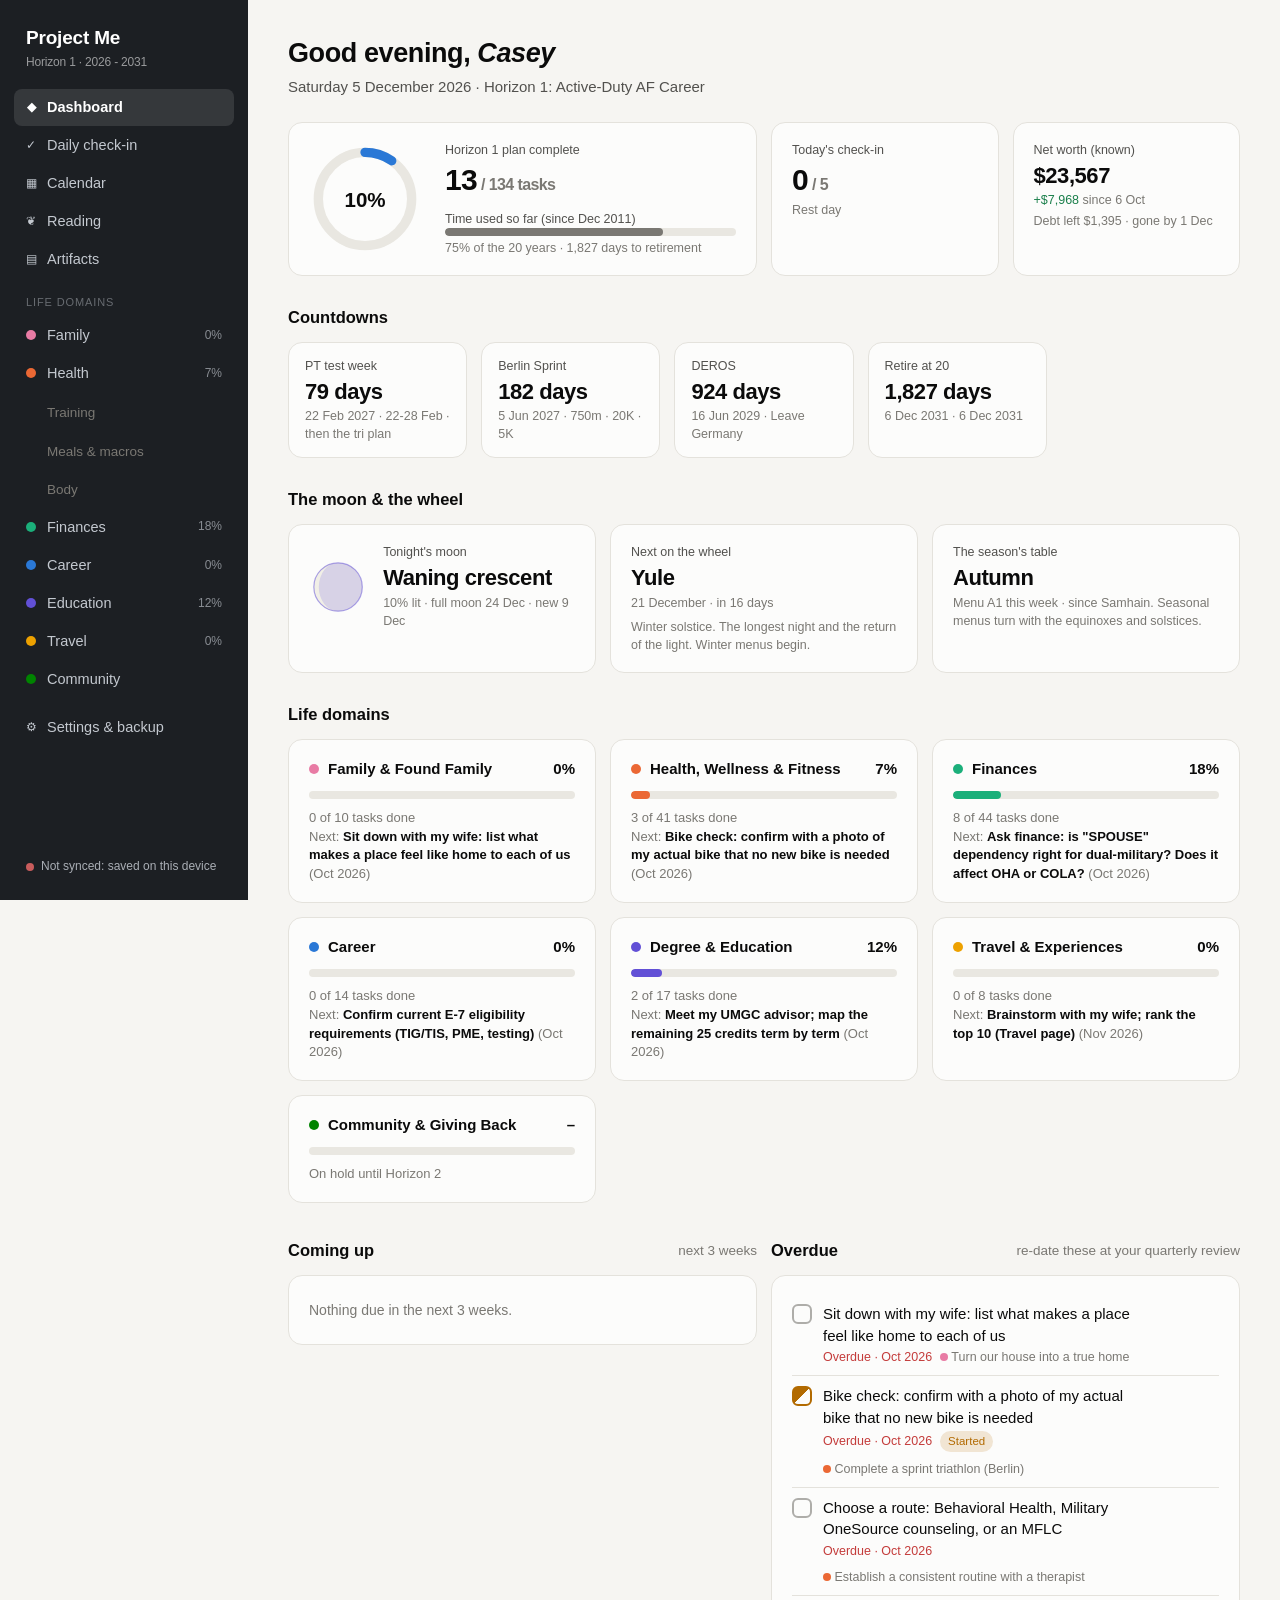
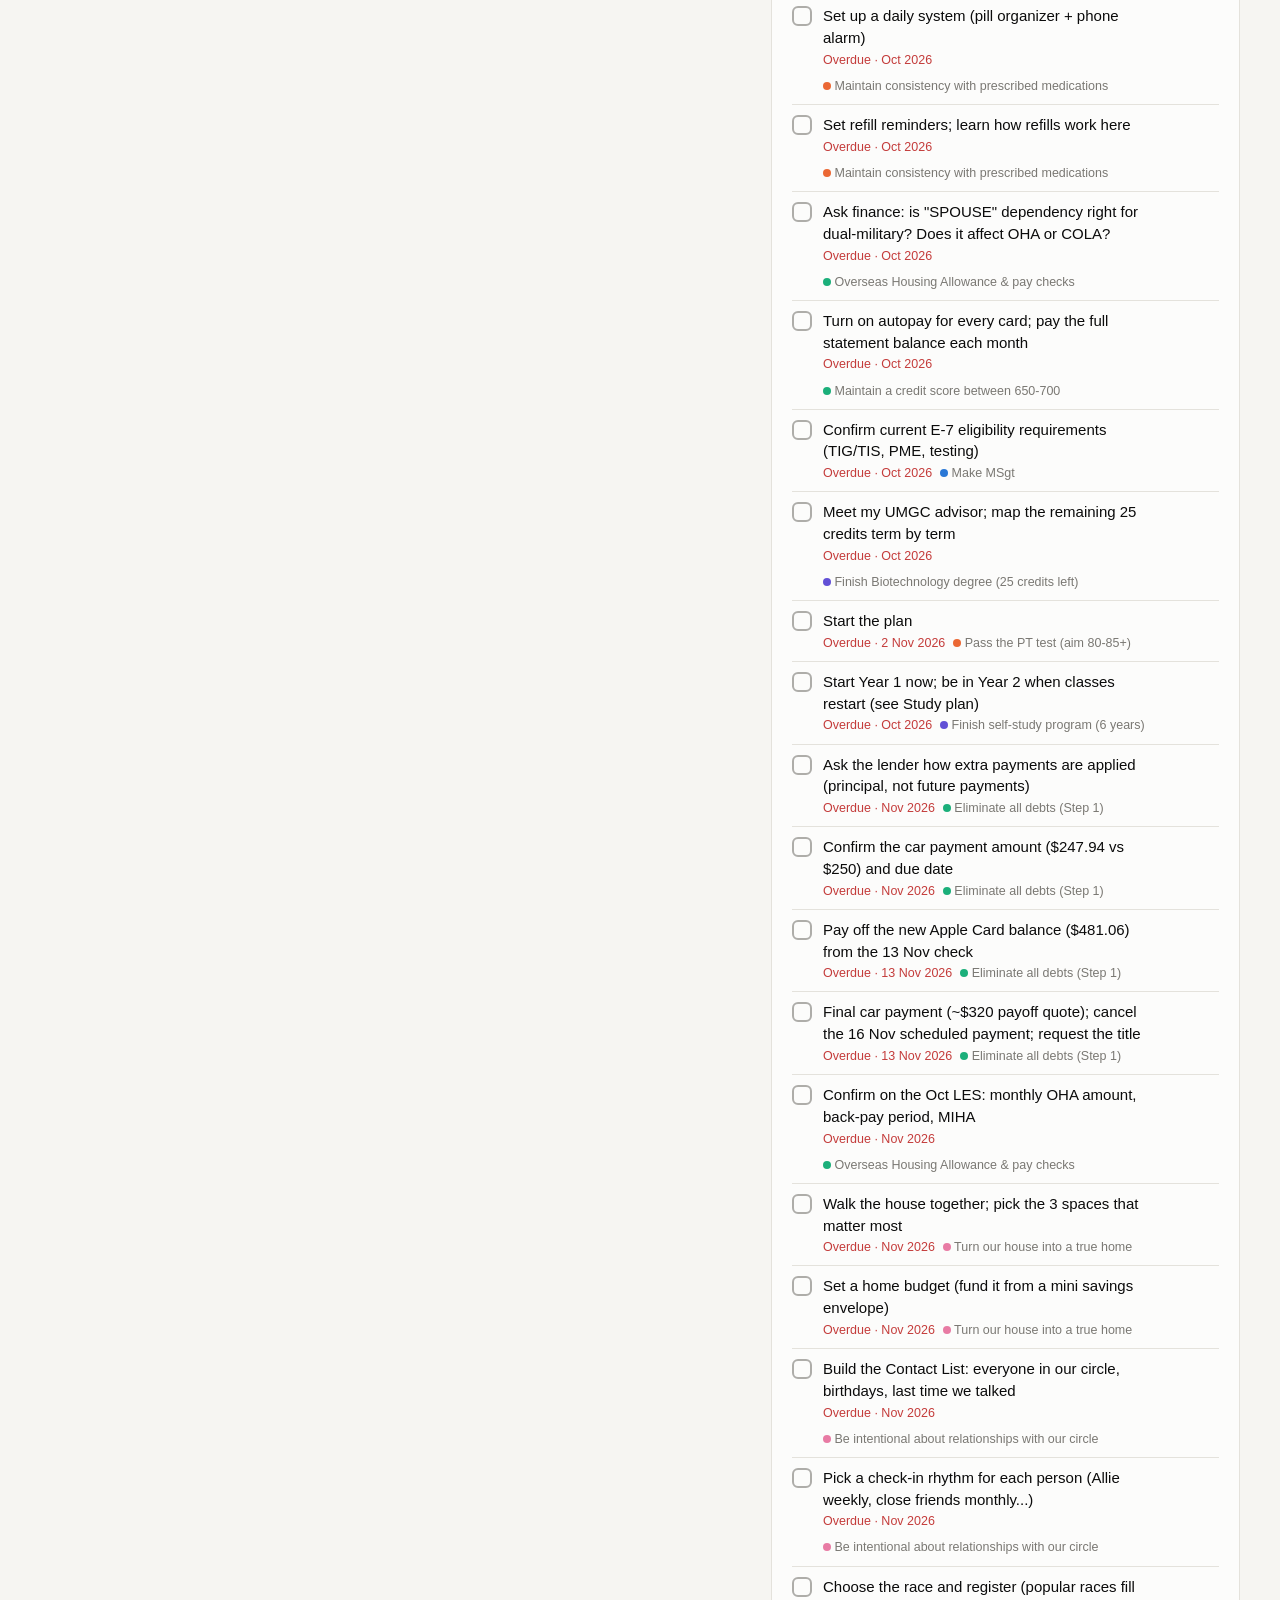
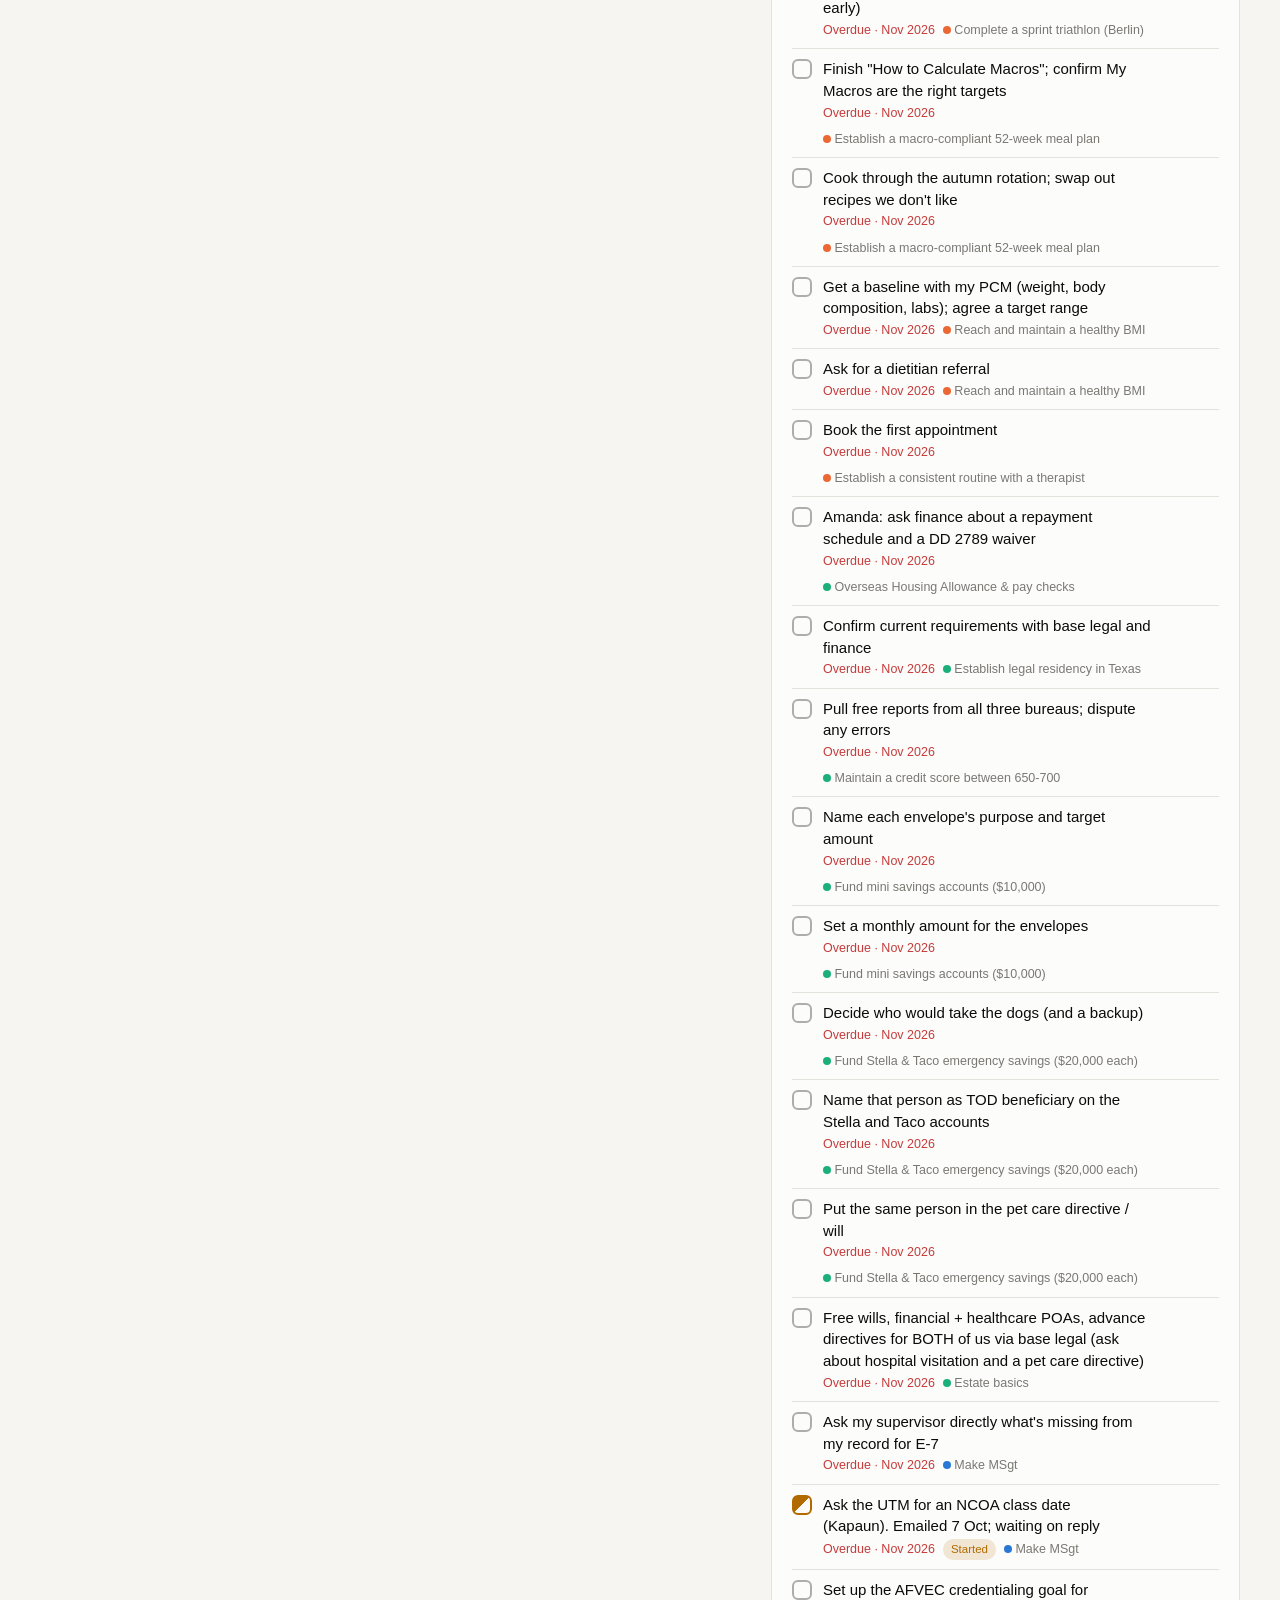
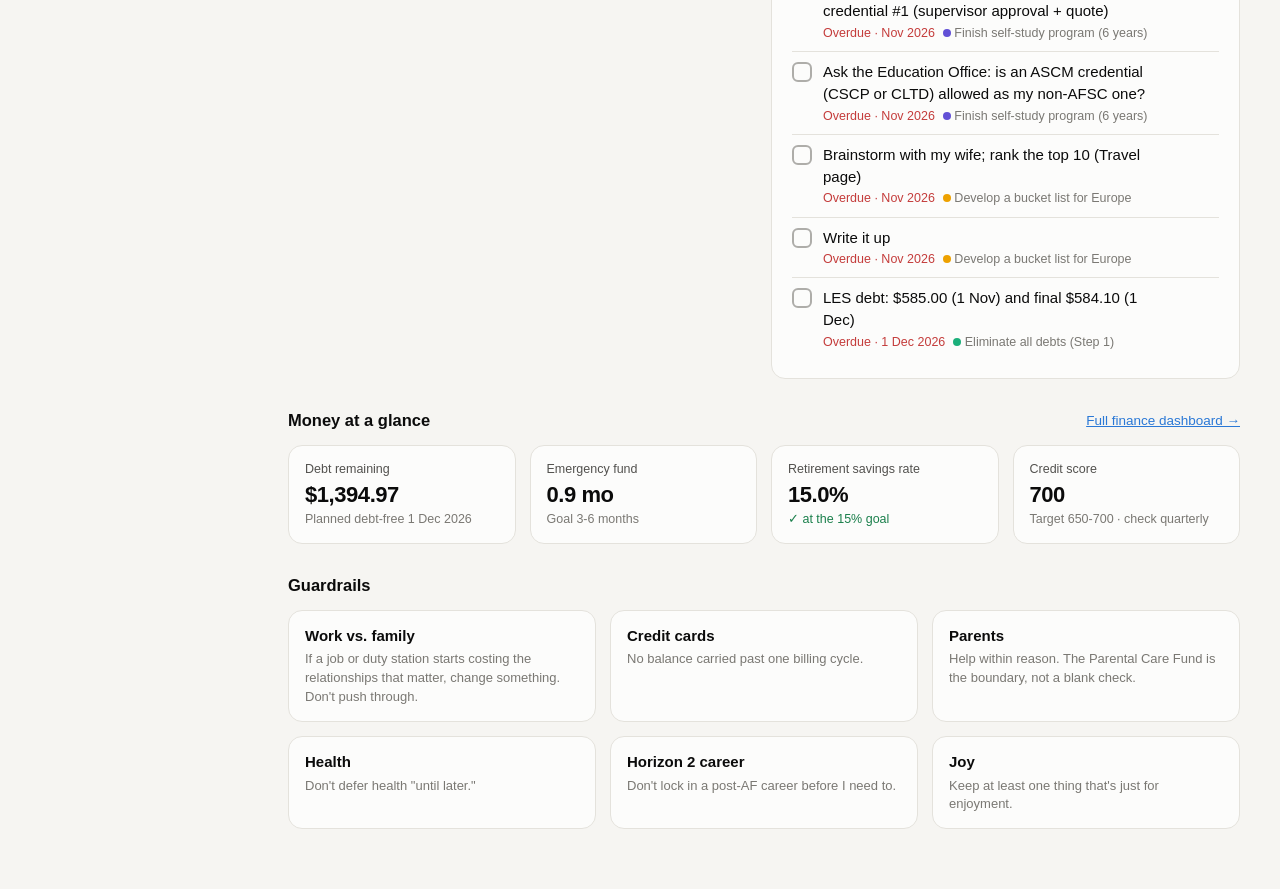
==== commit 88c7e733: "Plain look with all updates" ====
--- a/public/index.html
+++ b/public/index.html
@@ -4,18 +4,15 @@
 <meta charset="UTF-8">
 <meta name="viewport" content="width=device-width, initial-scale=1.0">
 <meta name="robots" content="noindex, nofollow">
-<meta name="theme-color" content="#2E3B2A">
+<meta name="theme-color" content="#1c1f23">
 <title>Project Me</title>
 <link rel="icon" href="data:image/svg+xml,<svg xmlns='http://www.w3.org/2000/svg' viewBox='0 0 100 100'><circle cx='50' cy='50' r='42' fill='none' stroke='%232a78d6' stroke-width='14'/><circle cx='50' cy='50' r='12' fill='%231baf7a'/></svg>">
-<link rel="preload" href="fonts/cormorant-garamond-latin-600-normal.woff2" as="font" type="font/woff2" crossorigin>
-<link rel="preload" href="fonts/lora-latin-400-normal.woff2" as="font" type="font/woff2" crossorigin>
 <link rel="stylesheet" href="styles.css">
-<link rel="stylesheet" href="theme.css">
+<!-- <link rel="stylesheet" href="theme.css">  (the cottage/druid theme; remove these comment marks to switch it back on) -->
 </head>
 <body>
 <aside>
-  <div class="brand">Project Me</div>
-  <div class="tile-strip"></div>
+  <div class="brand">Project Me<small>Horizon 1 · 2026 - 2031</small></div>
   <nav id="nav"></nav>
   <div class="side-foot"><span id="sync" class="sync"></span></div>
 </aside>
--- a/public/styles.css
+++ b/public/styles.css
@@ -16,6 +16,11 @@
   --bad: #c43c3b;
   --radius: 14px;
   --shadow: 0 6px 22px rgba(0,0,0,.07);
+  /* life-domain colours (colour-blind checked) and accents used by newer pages */
+  --d-family: #e87ba4; --d-health: #eb6834; --d-finances: #1baf7a; --d-career: #2a78d6;
+  --d-degree: #6250d6; --d-travel: #eda100; --d-community: #008300;
+  --brass: #2a78d6; --copper: #eb6834; --moss: #1a7f4b; --moon-ink: #6250d6;
+  --neutral-series: #8a8f98; --cal-key: #3d4450;
 }
 @media (prefers-color-scheme: dark) {
   :root {
@@ -34,6 +39,10 @@
     --warn: #e0a030;
     --bad: #e66767;
     --shadow: 0 6px 22px rgba(0,0,0,.35);
+    --d-family: #d55181; --d-health: #d95926; --d-finances: #199e70; --d-career: #3987e5;
+    --d-degree: #9085e9; --d-travel: #c98500; --d-community: #2e9a3a;
+    --brass: #3987e5; --copper: #e0763f; --moss: #3fbf7f; --moon-ink: #9085e9;
+    --neutral-series: #8e939b; --cal-key: #8e939b;
   }
 }
 * { box-sizing: border-box; margin: 0; padding: 0; }
@@ -508,3 +517,17 @@
 }
 details.blk-links { margin-top: 6px; font-size: 13px; }
 details.blk-links > summary { cursor: pointer; color: var(--muted); }
+
+/* moon & wheel (plain look) */
+.moon .moon-dark { fill: color-mix(in srgb, var(--moon-ink) 18%, var(--panel-2)); }
+.moon .moon-lit { fill: #f1efe6; }
+.moon .moon-rim { fill: none; stroke: color-mix(in srgb, var(--moon-ink) 50%, transparent); stroke-width: 1; }
+.wheel-card.is-sabbat { background: linear-gradient(135deg, color-mix(in srgb, var(--copper) 8%, var(--panel)), var(--panel) 55%); }
+.blessed { font-style: italic; color: var(--copper); }
+.tg-ev.blk { background: color-mix(in srgb, var(--ec) 16%, var(--panel)); color: var(--text-2); border-left: 3px solid var(--ec); }
+.tg-ev.done { opacity: .62; }
+.tg-ev.short { padding: 1px 6px; justify-content: center; }
+.tg-ev.short b { -webkit-line-clamp: 1; font-size: 11px; }
+.tg-ev.ink { color: #1c1f23; }
+.tg-ev b { font-weight: 600; font-size: 12px; line-height: 1.2; display: -webkit-box; -webkit-line-clamp: 2; -webkit-box-orient: vertical; overflow: hidden; }
+.tg-scroll { height: calc(100vh - 250px); min-height: 480px; }
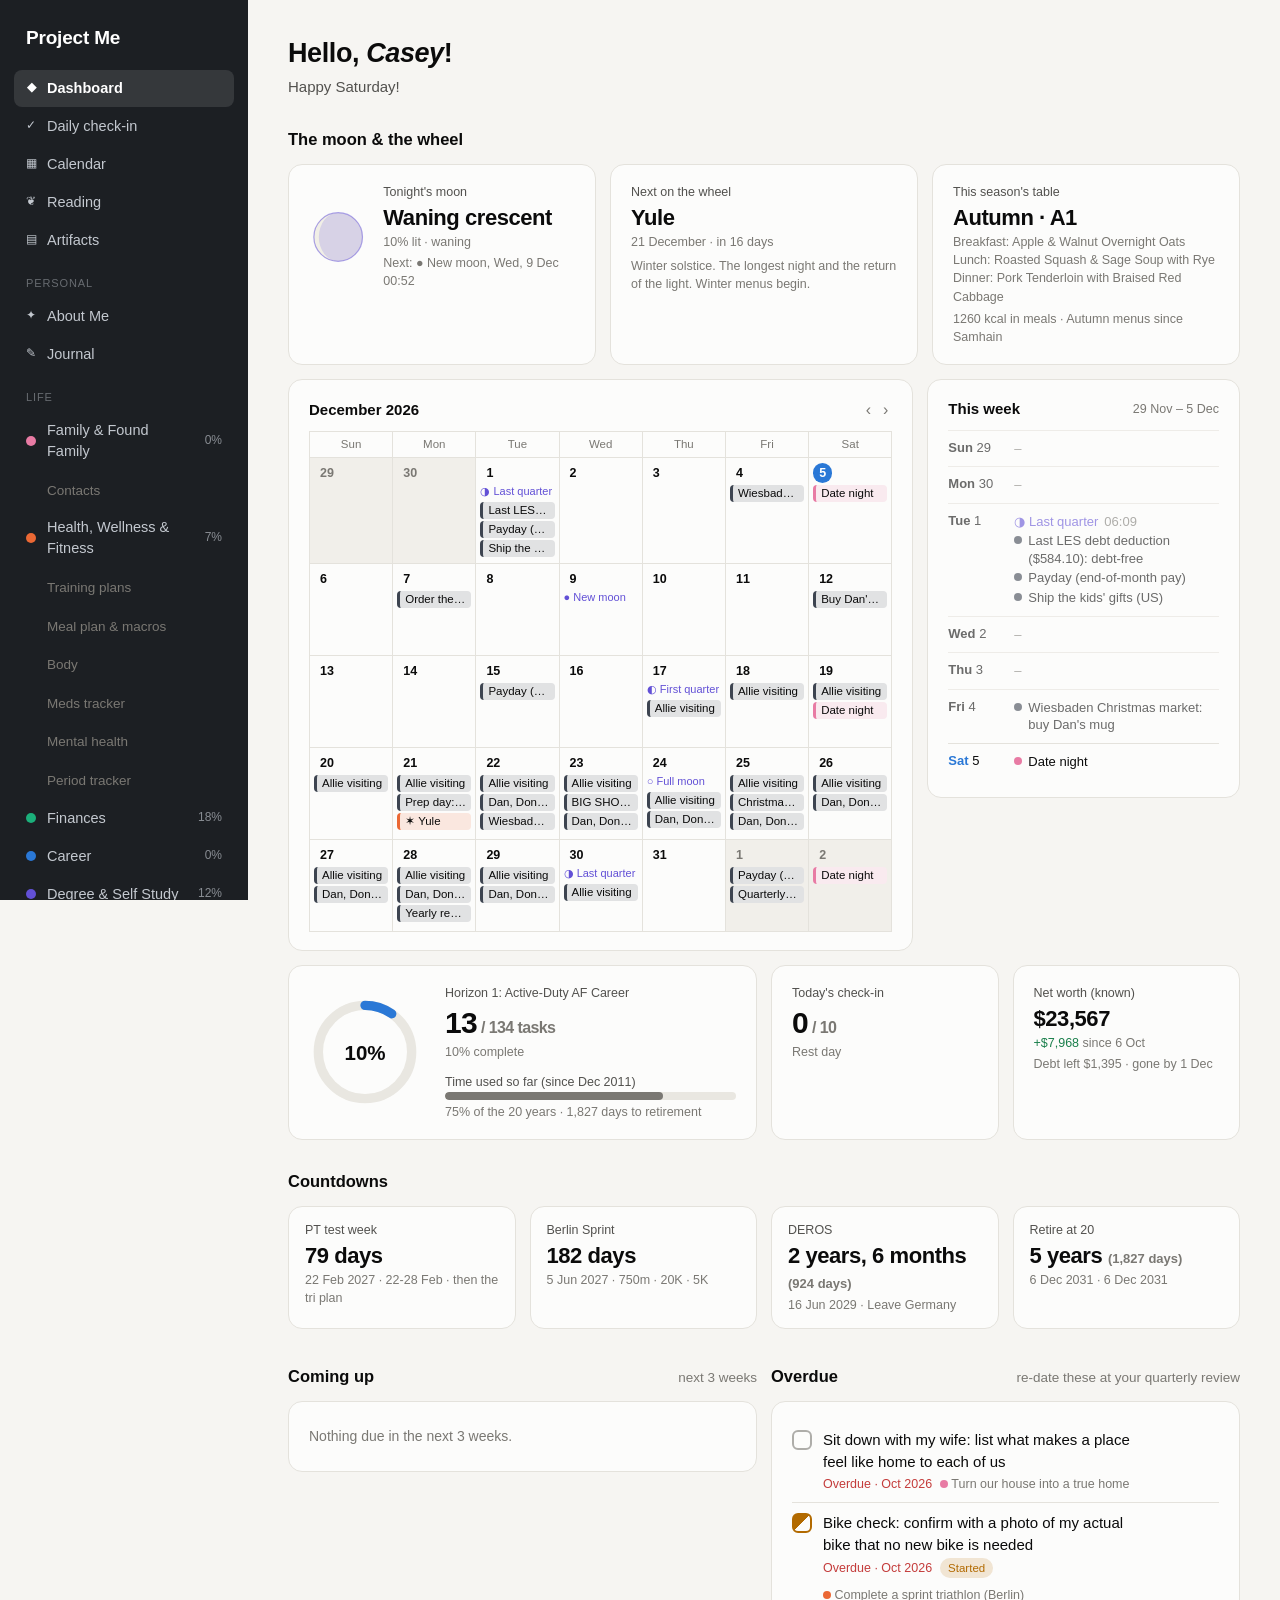
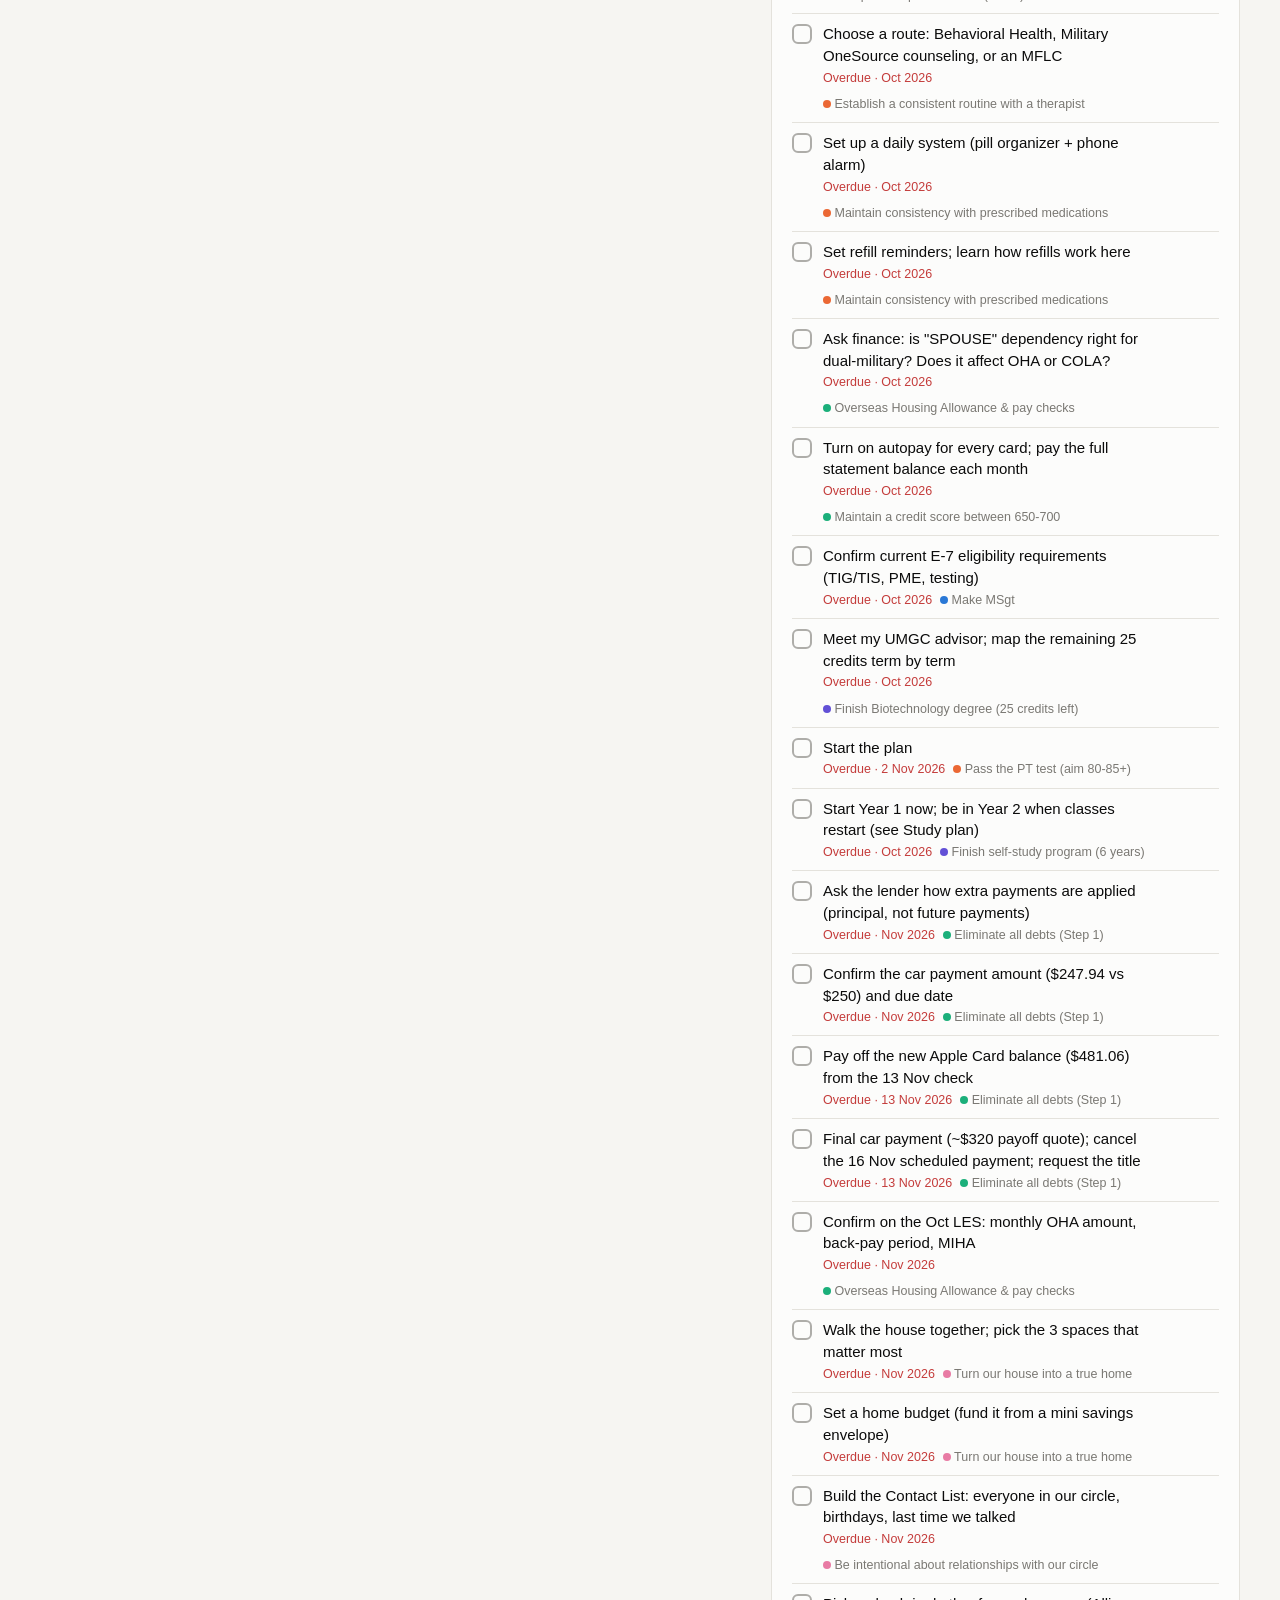
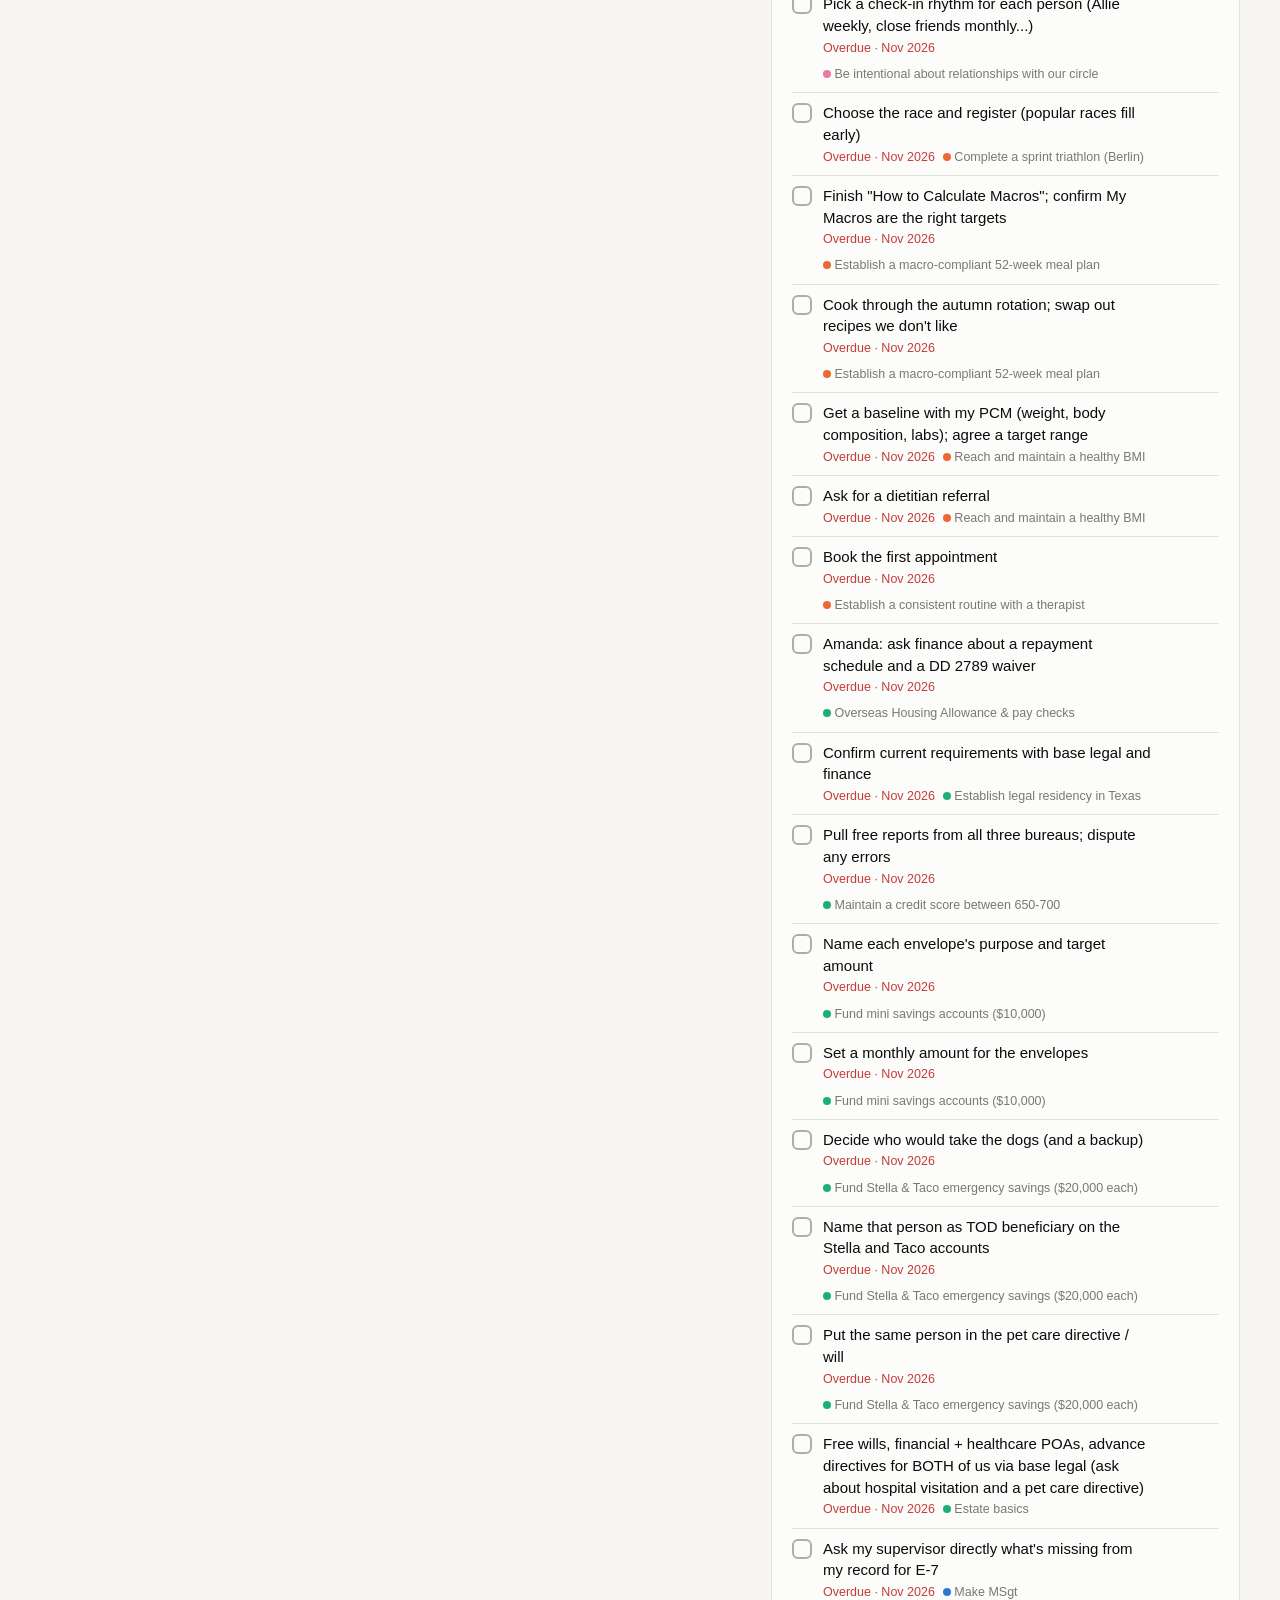
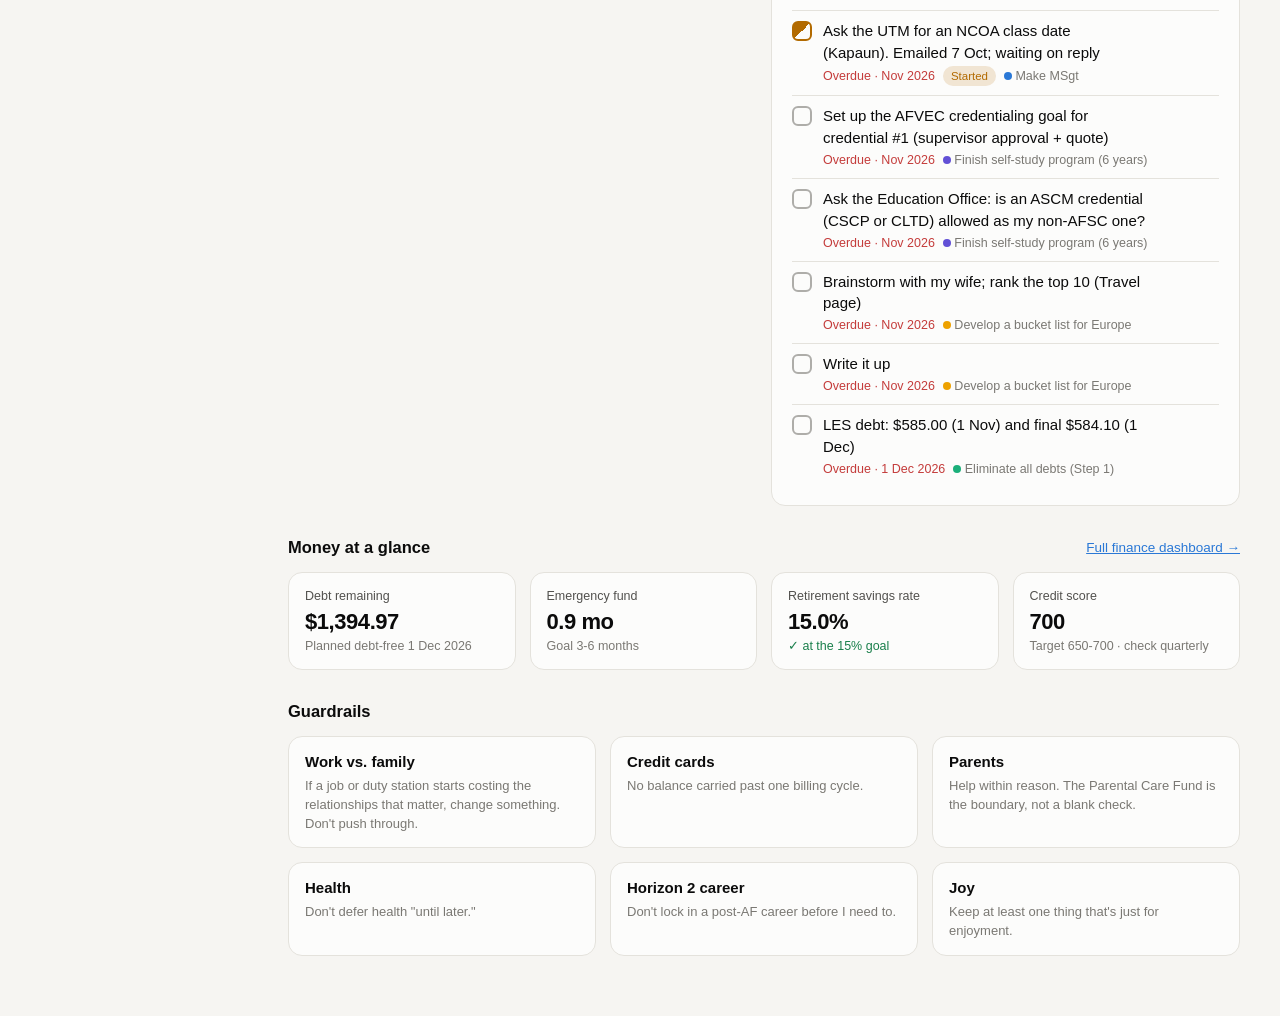
==== commit 3a82e6b6: "v3" ====
--- a/public/index.html
+++ b/public/index.html
@@ -12,9 +12,9 @@
 </head>
 <body>
 <aside>
-  <div class="brand">Project Me<small>Horizon 1 · 2026 - 2031</small></div>
+  <div class="brand">Project Me</div>
   <nav id="nav"></nav>
-  <div class="side-foot"><span id="sync" class="sync"></span></div>
+  <div class="side-foot"><span id="sync" class="sync"></span><a class="signout" href="/logout">Sign out</a></div>
 </aside>
 <main id="main"></main>
 <div id="tip"></div>
@@ -22,6 +22,7 @@
 <script src="artifacts.js"></script>
 <script src="calendar.js"></script>
 <script src="books.js"></script>
+<script src="travels.js"></script>
 <script src="app.js"></script>
 </body>
 </html>
--- a/public/styles.css
+++ b/public/styles.css
@@ -191,7 +191,7 @@
 .btn.primary { background: var(--accent); border-color: var(--accent); color: #fff; }
 .btn.danger { color: var(--bad); }
 .btn.sm { padding: 4px 10px; font-size: 13px; }
-textarea, input[type=text], input[type=number], input[type=date], input[type=month], select {
+textarea, input[type=text], input[type=number], input[type=date], input[type=month], input[type=time], input[type=tel], input[type=email], input[type=url], input[type=search], select {
   border: 1px solid var(--border); background: var(--panel); border-radius: 8px; padding: 7px 10px; width: 100%;
 }
 textarea { min-height: 70px; resize: vertical; }
@@ -531,3 +531,110 @@
 .tg-ev.ink { color: #1c1f23; }
 .tg-ev b { font-weight: 600; font-size: 12px; line-height: 1.2; display: -webkit-box; -webkit-line-clamp: 2; -webkit-box-orient: vertical; overflow: hidden; }
 .tg-scroll { height: calc(100vh - 250px); min-height: 480px; }
+
+/* ---------- dashboard: month (2/3) + week (1/3) ---------- */
+.dash-split { grid-template-columns: minmax(0, 2fr) minmax(0, 1fr); margin-top: 14px; align-items: start; }
+.dc-head { display: flex; align-items: center; justify-content: space-between; gap: 8px; margin-bottom: 10px; }
+.dc-head h3 { margin: 0; }
+.dm-grid { display: grid; grid-template-columns: repeat(7, minmax(0, 1fr)); border-top: 1px solid var(--border); border-left: 1px solid var(--border); }
+.dm-h { font-size: 11.5px; color: var(--muted); text-align: center; padding: 4px 0; border-right: 1px solid var(--border); border-bottom: 1px solid var(--border); }
+.dm-day { min-height: 92px; padding: 3px 4px 4px; border-right: 1px solid var(--border); border-bottom: 1px solid var(--border); min-width: 0; }
+.dm-day.out { background: var(--panel-2); }
+.dm-day.out .dm-num { color: var(--muted); }
+.dm-num { border: 0; background: none; font: inherit; font-size: 12.5px; font-weight: 600; padding: 1px 6px; border-radius: 99px; cursor: pointer; color: var(--text); }
+.dm-num:hover { background: var(--panel-2); }
+.dm-day.today .dm-num { background: var(--accent); color: #fff; }
+.dm-moon { font-size: 11px; color: var(--moon-ink); white-space: nowrap; overflow: hidden; text-overflow: ellipsis; margin: 1px 0; }
+.dm-ev { font-size: 11.5px; line-height: 1.3; padding: 1px 5px; margin: 2px 0; border-radius: 4px; border-left: 3px solid var(--ec); background: color-mix(in srgb, var(--ec) 14%, var(--panel)); white-space: nowrap; overflow: hidden; text-overflow: ellipsis; }
+.dm-ev.done { text-decoration: line-through; opacity: .6; }
+.dm-more { border: 0; background: none; font-size: 11px; color: var(--text-2); cursor: pointer; padding: 0 4px; }
+.dw-day { display: grid; grid-template-columns: 58px minmax(0, 1fr); gap: 8px; padding: 8px 0; border-top: 1px solid var(--border); }
+.dw-day:first-of-type { border-top: 0; }
+.dw-day.past { opacity: .6; }
+.dw-date { border: 0; background: none; font: inherit; font-size: 13px; text-align: left; padding: 0; cursor: pointer; color: var(--text); align-self: start; }
+.dw-day.today .dw-date b { color: var(--accent); }
+.dw-ev { font-size: 13px; line-height: 1.35; display: flex; align-items: baseline; gap: 6px; padding: 1px 0; }
+.dw-ev .dot { flex: none; transform: translateY(-1px); }
+.dw-ev.moon { color: var(--moon-ink); }
+.dw-ev.done { text-decoration: line-through; opacity: .6; }
+.cd-days { font-size: 13px; color: var(--muted); font-weight: 600; letter-spacing: 0; }
+.signout { display: block; margin-top: 8px; font-size: 12.5px; color: var(--sidebar-text); opacity: .75; text-decoration: none; }
+.signout:hover { opacity: 1; text-decoration: underline; }
+@media (max-width: 1100px) { .dash-split { grid-template-columns: minmax(0, 1fr); } }
+@media (max-width: 640px) { .dm-day { min-height: 64px; } .dm-ev, .dm-moon span { display: none; } .dm-moon { font-size: 12px; } }
+
+/* ---------- daily check-in ---------- */
+.ci-time { display: inline-flex; align-items: center; gap: 8px; margin-top: 6px; font-size: 12.5px; color: var(--text-2); }
+.ci-time input { width: auto; padding: 4px 8px; }
+.h-link { font-size: 12.5px; margin-left: 6px; }
+.ci-menu { border-top: 1px solid var(--border); padding-top: 12px; margin-top: 2px; }
+.ci-menu .box { border: 0; padding: 0; background: none; }
+
+/* ---------- reading tabs ---------- */
+.rtabs2 { font-size: 13px; margin: 4px 0 6px; color: var(--muted); }
+.rtabs2 a { color: var(--text-2); }
+.rtabs2 a.on { color: var(--text); font-weight: 600; }
+.rpct { font-size: 26px; font-weight: 750; margin-top: 10px; font-variant-numeric: tabular-nums; }
+.rpct span { font-size: 13px; color: var(--muted); font-weight: 500; }
+.tbr5 { display: grid; grid-template-columns: repeat(5, minmax(0, 1fr)); gap: 16px; }
+.tbr5-item { display: flex; flex-direction: column; gap: 4px; min-width: 0; }
+.tbr5-item .cover { width: 100%; max-width: 130px; }
+.tbr5-item .t { font-weight: 600; font-size: 14px; color: var(--text); text-decoration: none; line-height: 1.25; margin-top: 4px; }
+.tbr5-item .btn { align-self: flex-start; margin-top: 4px; }
+.ryear { margin: 22px 0 8px; font-size: 15px; }
+@media (max-width: 760px) { .tbr5 { grid-template-columns: repeat(3, minmax(0, 1fr)); } }
+
+/* ---------- personal pages ---------- */
+.prose p { margin: 0 0 12px; font-size: 15px; line-height: 1.6; max-width: 72ch; }
+.prose p:last-child { margin-bottom: 0; }
+.goal-list { padding-left: 20px; }
+.goal-list li { padding: 5px 0; }
+.timeline li.now .tl-dot { background: var(--mc); }
+.journal-text { min-height: 280px; font-size: 15px; line-height: 1.6; }
+.j-list { list-style: none; }
+.j-list li + li { border-top: 1px solid var(--border); }
+.j-list button { display: block; width: 100%; text-align: left; border: 0; background: none; padding: 10px 6px; cursor: pointer; color: var(--text); font: inherit; border-radius: 8px; }
+.j-list button:hover, .j-list button.on { background: var(--panel-2); }
+.j-list .sub { display: block; }
+label.blk { display: block; margin-top: 10px; font-size: 12.5px; color: var(--text-2); }
+label.blk textarea { margin-top: 4px; }
+
+/* ---------- contacts ---------- */
+.ct-grid { grid-template-columns: repeat(auto-fill, minmax(250px, 1fr)); }
+.ct-card { display: flex; gap: 14px; align-items: flex-start; text-align: left; cursor: pointer; font: inherit; color: var(--text); }
+.ct-card:hover { border-color: var(--text-2); }
+.ct-body { min-width: 0; }
+.avatar { width: 52px; height: 52px; border-radius: 50%; object-fit: cover; flex: none; display: inline-grid; place-items: center; background: var(--panel-2); color: var(--text-2); font-weight: 700; font-size: 17px; }
+.avatar.lg { width: 84px; height: 84px; font-size: 26px; }
+.ct-modal { width: min(560px, 100%); }
+.ct-line { display: grid; grid-template-columns: 96px minmax(0, 1fr); gap: 10px; padding: 8px 0; border-top: 1px solid var(--border); font-size: 14.5px; }
+
+/* ---------- trackers ---------- */
+.mood-row { display: flex; align-items: center; gap: 14px; padding: 8px 0; flex-wrap: wrap; }
+.mood-row > .label { width: 70px; }
+.heat { display: grid; grid-template-columns: 70px repeat(30, minmax(14px, 1fr)); gap: 3px; align-items: center; min-width: 560px; }
+.heat .hc { height: 18px; border-radius: 4px; background: var(--panel-2); }
+.heat .hl { font-size: 10.5px; color: var(--muted); text-align: center; }
+.cy-grid { display: grid; grid-template-columns: repeat(7, minmax(0, 1fr)); gap: 4px; }
+.cy-grid .dm-h { border: 0; }
+.cy-day { min-height: 54px; border: 1px solid var(--border); border-radius: 9px; background: var(--panel); cursor: pointer; font: inherit; color: var(--text); display: flex; flex-direction: column; align-items: center; justify-content: center; gap: 2px; }
+.cy-day small { font-size: 10.5px; }
+.cy-day.out { opacity: .5; }
+.cy-day.today { outline: 2px solid var(--accent); outline-offset: -2px; }
+.cy-day:disabled { cursor: default; }
+.cy-day.f-spotting, .cy-key.f-spotting { background: color-mix(in srgb, #c43c3b 12%, var(--panel)); }
+.cy-day.f-light, .cy-key.f-light { background: color-mix(in srgb, #c43c3b 28%, var(--panel)); }
+.cy-day.f-medium, .cy-key.f-medium { background: color-mix(in srgb, #c43c3b 50%, var(--panel)); }
+.cy-day.f-heavy, .cy-key.f-heavy { background: #c43c3b; color: #fff; }
+.cy-day.pred, .cy-key.pred { background: repeating-linear-gradient(45deg, color-mix(in srgb, #c43c3b 16%, var(--panel)) 0 5px, var(--panel) 5px 10px); }
+.cy-key { width: 14px; height: 14px; border-radius: 4px; border: 1px solid var(--border); display: inline-block; }
+
+/* ---------- travel ---------- */
+.places-map { width: 100%; height: 560px; border: 0; display: block; }
+.trips { list-style: none; }
+.trips li { display: grid; grid-template-columns: 130px minmax(0, 1fr); gap: 12px; padding: 10px 0; border-top: 1px solid var(--border); }
+.trips li:first-child { border-top: 0; }
+.trip-when { font-size: 13px; color: var(--text-2); font-variant-numeric: tabular-nums; }
+.trip-places { display: flex; flex-wrap: wrap; gap: 5px; margin-top: 6px; }
+@media (max-width: 640px) { .trips li { grid-template-columns: minmax(0, 1fr); gap: 2px; } .places-map { height: 400px; } }
+.tbr5-item a, .rcur a { text-decoration: none; }
